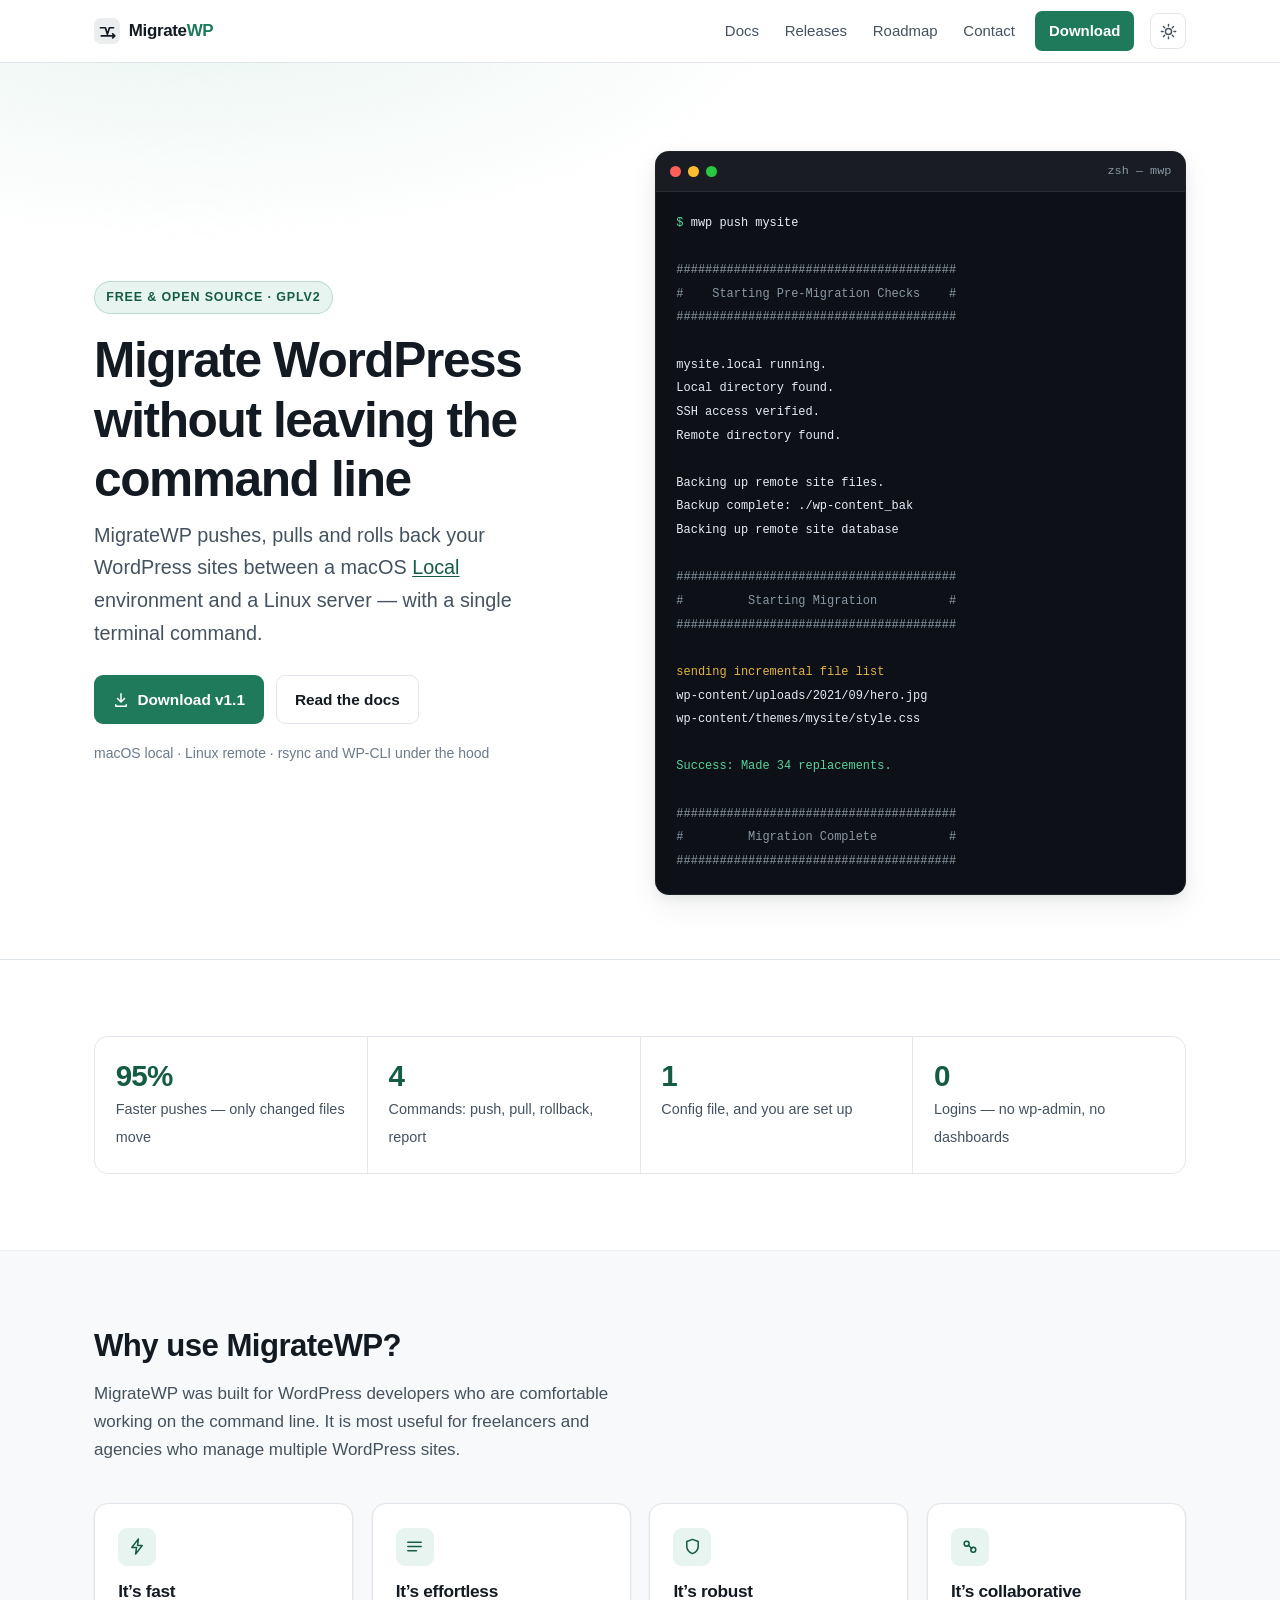
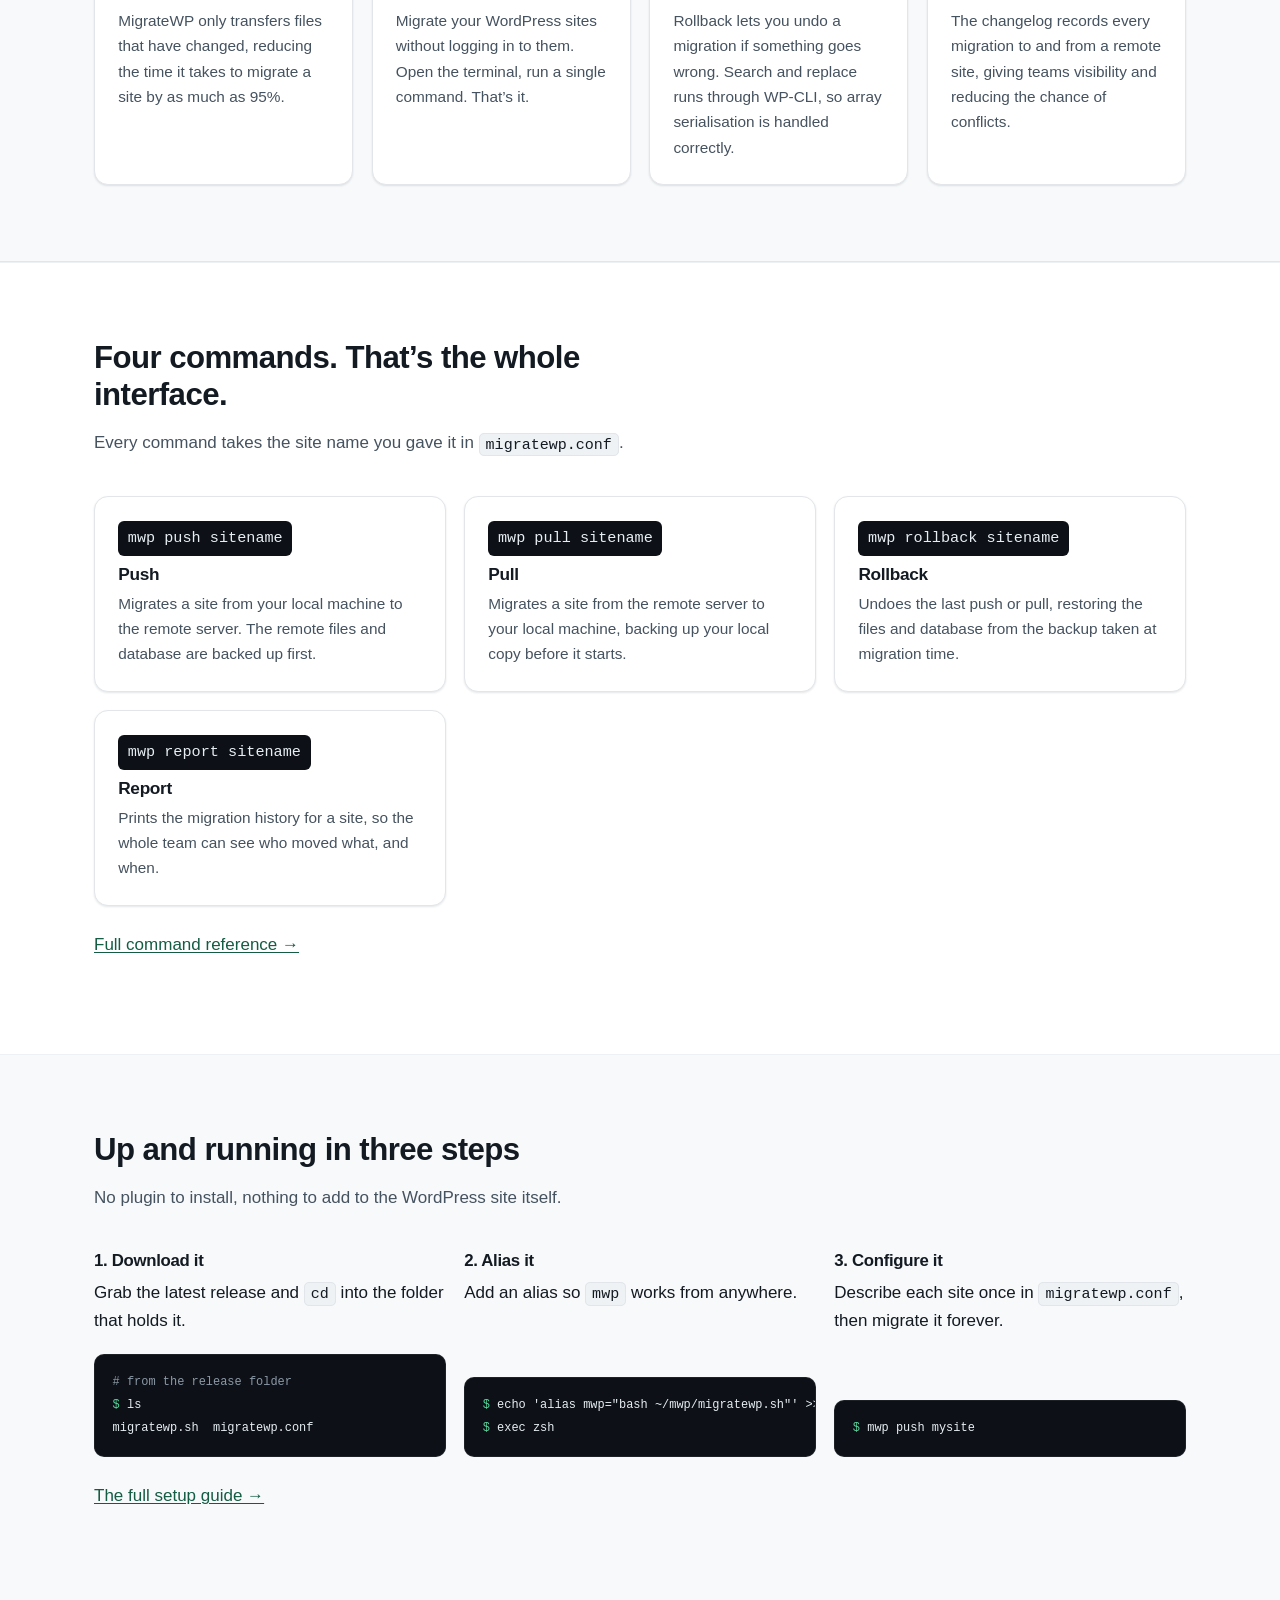
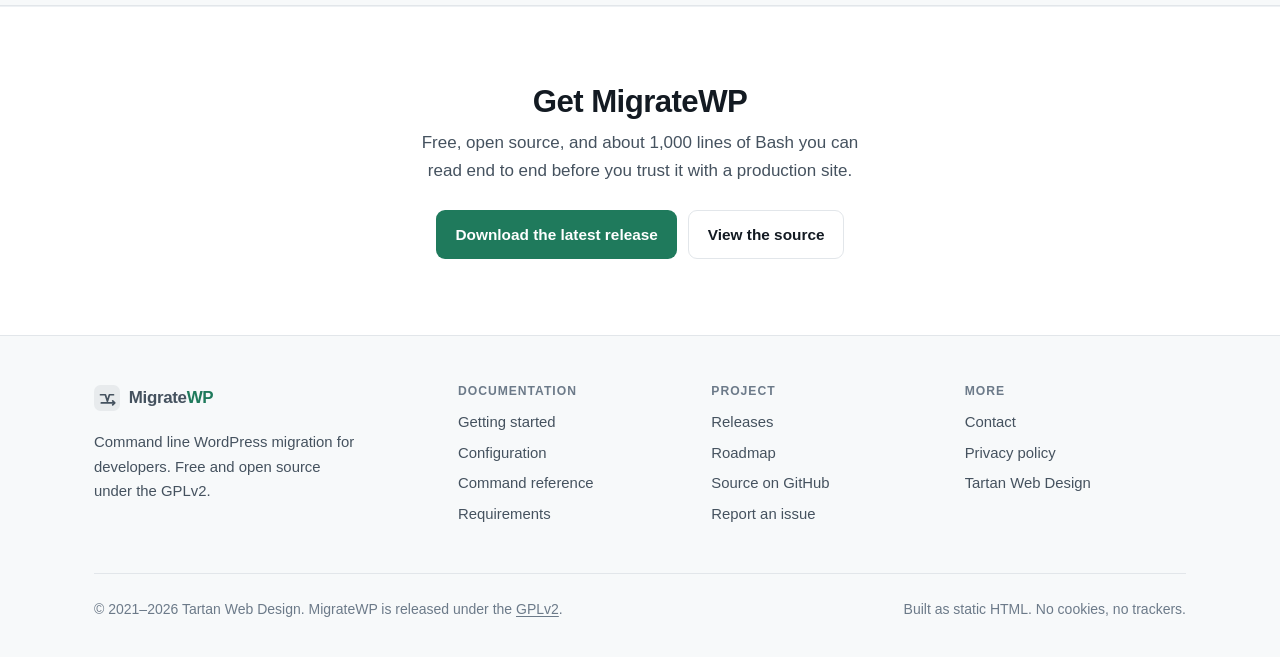
==== index.html @ 5935a2af "Static HTML rebuild of migratewp.org Replaces the WordPress site with plain static HTML that Netlify" ====
<!DOCTYPE html>
<html lang="en-GB">
<head>
<meta charset="utf-8">
<meta name="viewport" content="width=device-width, initial-scale=1">
<title>MigrateWP — WordPress migration from the command line</title>
<meta name="description" content="MigrateWP is a free, open source command line tool that pushes, pulls and rolls back WordPress sites between a macOS Local environment and a Linux server with a single command.">
<link rel="canonical" href="https://migratewp.org/">
<meta property="og:type" content="website">
<meta property="og:site_name" content="MigrateWP">
<meta property="og:title" content="MigrateWP — WordPress migration from the command line">
<meta property="og:description" content="MigrateWP is a free, open source command line tool that pushes, pulls and rolls back WordPress sites between a macOS Local environment and a Linux server with a single command.">
<meta property="og:url" content="https://migratewp.org/">
<meta name="twitter:card" content="summary">
<link rel="icon" href="/assets/img/favicon.svg" type="image/svg+xml">
<link rel="stylesheet" href="/assets/css/style.css">
<script>
/* Apply the saved theme before first paint to avoid a flash. */
(function(){try{var t=localStorage.getItem('mwp-theme');if(t==='dark'||t==='light'){document.documentElement.setAttribute('data-theme',t);}}catch(e){}})();
</script>
</head>
<body>
<a class="skip-link" href="#main">Skip to content</a>

<header class="site-header">
  <div class="wrap">
    <a class="brand" href="/">
      <svg width="26" height="26" viewBox="0 0 32 32" fill="none" aria-hidden="true">
        <rect width="32" height="32" rx="8" fill="currentColor" opacity=".08"/>
        <path d="M8 12h6l2.5 8L19 12h5" stroke="currentColor" stroke-width="2.1" stroke-linecap="round" stroke-linejoin="round"/>
        <path d="M23 19.5l2.5 2.5-2.5 2.5" stroke="currentColor" stroke-width="2.1" stroke-linecap="round" stroke-linejoin="round"/>
        <path d="M25 22H9" stroke="currentColor" stroke-width="2.1" stroke-linecap="round"/>
      </svg>
      <span>Migrate<span class="brand-mwp">WP</span></span>
    </a>

    <button id="nav-toggle" class="icon-btn" type="button" aria-expanded="false" aria-controls="primary-nav" aria-label="Toggle navigation">
      <svg viewBox="0 0 20 20" fill="none" aria-hidden="true"><path d="M3 5h14M3 10h14M3 15h14" stroke="currentColor" stroke-width="1.8" stroke-linecap="round"/></svg>
    </button>

    <nav id="primary-nav" class="nav" aria-label="Primary">
      <a href="/docs/">Docs</a>
      <a href="/releases/">Releases</a>
      <a href="/roadmap/">Roadmap</a>
      <a href="/contact/">Contact</a>
      <a class="nav-cta" href="https://github.com/Tartan-Web-Design/migrateWP/releases" rel="noopener">Download</a>
    </nav>

    <button id="theme-toggle" class="icon-btn" type="button" aria-label="Switch to dark theme">
      <svg class="icon-sun" viewBox="0 0 20 20" fill="none" aria-hidden="true"><circle cx="10" cy="10" r="3.6" stroke="currentColor" stroke-width="1.7"/><path d="M10 1.6v2M10 16.4v2M18.4 10h-2M3.6 10h-2M15.9 4.1l-1.4 1.4M5.5 14.5l-1.4 1.4M15.9 15.9l-1.4-1.4M5.5 5.5L4.1 4.1" stroke="currentColor" stroke-width="1.7" stroke-linecap="round"/></svg>
      <svg class="icon-moon" viewBox="0 0 20 20" fill="none" aria-hidden="true"><path d="M16.5 12.4A7 7 0 017.6 3.5a7 7 0 108.9 8.9z" stroke="currentColor" stroke-width="1.7" stroke-linejoin="round"/></svg>
    </button>
  </div>
</header>

<main id="main">
<section class="hero">
  <div class="wrap hero-grid">
    <div>
      <p class="eyebrow">Free &amp; open source &middot; GPLv2</p>
      <h1>Migrate WordPress without leaving the command line</h1>
      <p class="lede">MigrateWP pushes, pulls and rolls back your WordPress sites between a macOS <a href="https://localwp.com" rel="noopener">Local</a> environment and a Linux server &mdash; with a single terminal command.</p>
      <div class="hero-actions">
        <a class="btn btn-primary" href="https://github.com/Tartan-Web-Design/migrateWP/releases" rel="noopener">
          <svg viewBox="0 0 16 16" fill="currentColor" aria-hidden="true"><path d="M8 1a.75.75 0 01.75.75v6.44l2.22-2.22a.75.75 0 111.06 1.06l-3.5 3.5a.75.75 0 01-1.06 0l-3.5-3.5a.75.75 0 111.06-1.06l2.22 2.22V1.75A.75.75 0 018 1zM2.75 12a.75.75 0 01.75.75v.75h9v-.75a.75.75 0 011.5 0v1.5a.75.75 0 01-.75.75h-10.5a.75.75 0 01-.75-.75v-1.5A.75.75 0 012.75 12z"/></svg>
          Download v1.1
        </a>
        <a class="btn btn-ghost" href="/docs/getting-started/">Read the docs</a>
      </div>
      <p class="hero-note">macOS local &middot; Linux remote &middot; rsync and WP-CLI under the hood</p>
    </div>

    <div class="terminal">
      <div class="terminal-bar"><i></i><i></i><i></i><span>zsh &mdash; mwp</span></div>
      <pre><code><span class="p">$ </span>mwp push mysite

<span class="c">#######################################</span>
<span class="c">#    Starting Pre-Migration Checks    #</span>
<span class="c">#######################################</span>

mysite.local running.
Local directory found.
SSH access verified.
Remote directory found.

Backing up remote site files.
Backup complete: ./wp-content_bak
Backing up remote site database

<span class="c">#######################################</span>
<span class="c">#         Starting Migration          #</span>
<span class="c">#######################################</span>

<span class="k">sending incremental file list</span>
wp-content/uploads/2021/09/hero.jpg
wp-content/themes/mysite/style.css

<span class="ok">Success: Made 34 replacements.</span>

<span class="c">#######################################</span>
<span class="c">#         Migration Complete          #</span>
<span class="c">#######################################</span>
</code></pre>
    </div>
  </div>
</section>

<section class="section">
  <div class="wrap">
    <div class="stats">
      <div class="stat"><b>95%</b><span>Faster pushes &mdash; only changed files move</span></div>
      <div class="stat"><b>4</b><span>Commands: push, pull, rollback, report</span></div>
      <div class="stat"><b>1</b><span>Config file, and you are set up</span></div>
      <div class="stat"><b>0</b><span>Logins &mdash; no wp-admin, no dashboards</span></div>
    </div>
  </div>
</section>

<section class="section section-panel">
  <div class="wrap">
    <div class="section-head">
      <h2>Why use MigrateWP?</h2>
      <p>MigrateWP was built for WordPress developers who are comfortable working on the command line. It is most useful for freelancers and agencies who manage multiple WordPress sites.</p>
    </div>

    <div class="grid grid-4">
      <div class="card">
        <div class="card-icon"><svg viewBox="0 0 20 20" fill="none" aria-hidden="true"><path d="M11 2L4 11h5l-1 7 7-9h-5l1-7z" stroke="currentColor" stroke-width="1.6" stroke-linejoin="round"/></svg></div>
        <h3>It&rsquo;s fast</h3>
        <p>MigrateWP only transfers files that have changed, reducing the time it takes to migrate a site by as much as 95%.</p>
      </div>
      <div class="card">
        <div class="card-icon"><svg viewBox="0 0 20 20" fill="none" aria-hidden="true"><path d="M3 5.5h14M3 10h14M3 14.5h9" stroke="currentColor" stroke-width="1.7" stroke-linecap="round"/></svg></div>
        <h3>It&rsquo;s effortless</h3>
        <p>Migrate your WordPress sites without logging in to them. Open the terminal, run a single command. That&rsquo;s it.</p>
      </div>
      <div class="card">
        <div class="card-icon"><svg viewBox="0 0 20 20" fill="none" aria-hidden="true"><path d="M10 2.5l6 2.2v5c0 3.6-2.4 6.4-6 7.8-3.6-1.4-6-4.2-6-7.8v-5l6-2.2z" stroke="currentColor" stroke-width="1.6" stroke-linejoin="round"/></svg></div>
        <h3>It&rsquo;s robust</h3>
        <p>Rollback lets you undo a migration if something goes wrong. Search and replace runs through WP-CLI, so array serialisation is handled correctly.</p>
      </div>
      <div class="card">
        <div class="card-icon"><svg viewBox="0 0 20 20" fill="none" aria-hidden="true"><circle cx="7" cy="7" r="2.6" stroke="currentColor" stroke-width="1.6"/><circle cx="14" cy="13.5" r="2.6" stroke="currentColor" stroke-width="1.6"/><path d="M8.9 8.7l3.6 3.6" stroke="currentColor" stroke-width="1.6" stroke-linecap="round"/></svg></div>
        <h3>It&rsquo;s collaborative</h3>
        <p>The changelog records every migration to and from a remote site, giving teams visibility and reducing the chance of conflicts.</p>
      </div>
    </div>
  </div>
</section>

<section class="section">
  <div class="wrap">
    <div class="section-head">
      <h2>Four commands. That&rsquo;s the whole interface.</h2>
      <p>Every command takes the site name you gave it in <code>migratewp.conf</code>.</p>
    </div>

    <div class="grid grid-2">
      <div class="card cmd-card">
        <code>mwp push sitename</code>
        <h3>Push</h3>
        <p>Migrates a site from your local machine to the remote server. The remote files and database are backed up first.</p>
      </div>
      <div class="card cmd-card">
        <code>mwp pull sitename</code>
        <h3>Pull</h3>
        <p>Migrates a site from the remote server to your local machine, backing up your local copy before it starts.</p>
      </div>
      <div class="card cmd-card">
        <code>mwp rollback sitename</code>
        <h3>Rollback</h3>
        <p>Undoes the last push or pull, restoring the files and database from the backup taken at migration time.</p>
      </div>
      <div class="card cmd-card">
        <code>mwp report sitename</code>
        <h3>Report</h3>
        <p>Prints the migration history for a site, so the whole team can see who moved what, and when.</p>
      </div>
    </div>

    <p style="margin-top:1.6rem"><a href="/docs/commands/">Full command reference &rarr;</a></p>
  </div>
</section>

<section class="section section-panel">
  <div class="wrap">
    <div class="section-head">
      <h2>Up and running in three steps</h2>
      <p>No plugin to install, nothing to add to the WordPress site itself.</p>
    </div>

    <div class="grid grid-3 steps">
      <div>
        <h3>1. Download it</h3>
        <p>Grab the latest release and <code>cd</code> into the folder that holds it.</p>
        <div class="code"><pre><code><span class="c"># from the release folder</span>
<span class="p">$ </span>ls
migratewp.sh  migratewp.conf</code></pre></div>
      </div>
      <div>
        <h3>2. Alias it</h3>
        <p>Add an alias so <code>mwp</code> works from anywhere.</p>
        <div class="code"><pre><code><span class="p">$ </span>echo 'alias mwp="bash ~/mwp/migratewp.sh"' &gt;&gt; ~/.zshrc
<span class="p">$ </span>exec zsh</code></pre></div>
      </div>
      <div>
        <h3>3. Configure it</h3>
        <p>Describe each site once in <code>migratewp.conf</code>, then migrate it forever.</p>
        <div class="code"><pre><code><span class="p">$ </span>mwp push mysite</code></pre></div>
      </div>
    </div>

    <p style="margin-top:1.6rem"><a href="/docs/getting-started/">The full setup guide &rarr;</a></p>
  </div>
</section>

<section class="section cta-band">
  <div class="wrap">
    <h2>Get MigrateWP</h2>
    <p>Free, open source, and about 1,000 lines of Bash you can read end to end before you trust it with a production site.</p>
    <div class="hero-actions">
      <a class="btn btn-primary" href="https://github.com/Tartan-Web-Design/migrateWP/releases" rel="noopener">Download the latest release</a>
      <a class="btn btn-ghost" href="https://github.com/Tartan-Web-Design/migrateWP" rel="noopener">View the source</a>
    </div>
  </div>
</section>
</main>

<footer class="site-footer">
  <div class="wrap">
    <div class="footer-grid">
      <div>
        <a class="brand" href="/">
          <svg width="26" height="26" viewBox="0 0 32 32" fill="none" aria-hidden="true">
            <rect width="32" height="32" rx="8" fill="currentColor" opacity=".08"/>
            <path d="M8 12h6l2.5 8L19 12h5" stroke="currentColor" stroke-width="2.1" stroke-linecap="round" stroke-linejoin="round"/>
            <path d="M23 19.5l2.5 2.5-2.5 2.5" stroke="currentColor" stroke-width="2.1" stroke-linecap="round" stroke-linejoin="round"/>
            <path d="M25 22H9" stroke="currentColor" stroke-width="2.1" stroke-linecap="round"/>
          </svg>
          <span>Migrate<span class="brand-mwp">WP</span></span>
        </a>
        <p class="footer-blurb">Command line WordPress migration for developers. Free and open source under the GPLv2.</p>
      </div>
      <div>
        <h2>Documentation</h2>
        <ul>
          <li><a href="/docs/getting-started/">Getting started</a></li>
          <li><a href="/docs/configuration/">Configuration</a></li>
          <li><a href="/docs/commands/">Command reference</a></li>
          <li><a href="/docs/requirements/">Requirements</a></li>
        </ul>
      </div>
      <div>
        <h2>Project</h2>
        <ul>
          <li><a href="/releases/">Releases</a></li>
          <li><a href="/roadmap/">Roadmap</a></li>
          <li><a href="https://github.com/Tartan-Web-Design/migrateWP" rel="noopener">Source on GitHub</a></li>
          <li><a href="https://github.com/Tartan-Web-Design/migrateWP/issues" rel="noopener">Report an issue</a></li>
        </ul>
      </div>
      <div>
        <h2>More</h2>
        <ul>
          <li><a href="/contact/">Contact</a></li>
          <li><a href="/privacy-policy/">Privacy policy</a></li>
          <li><a href="https://tartanwebdesign.net" rel="noopener">Tartan Web Design</a></li>
        </ul>
      </div>
    </div>
    <div class="footer-base">
      <p style="margin:0">&copy; 2021&ndash;2026 Tartan Web Design. MigrateWP is released under the <a href="https://github.com/Tartan-Web-Design/migrateWP/blob/master/LICENSE" rel="noopener">GPLv2</a>.</p>
      <p style="margin:0">Built as static HTML. No cookies, no trackers.</p>
    </div>
  </div>
</footer>

<script src="/assets/js/main.js" defer></script>
</body>
</html>
---- assets/css/style.css ----
/* ------------------------------------------------------------------
   MigrateWP — static site styles
   Single stylesheet, no build step.
   ------------------------------------------------------------------ */

/* 1. Tokens ------------------------------------------------------- */

:root {
  color-scheme: light;

  --ink:        #131a22;
  --ink-soft:   #45525f;
  --ink-faint:  #6c7a89;
  --rule:       #e2e6ea;
  --rule-soft:  #eef1f4;
  --page:       #ffffff;
  --panel:      #f7f9fa;
  --panel-2:    #eef2f4;

  --accent:      #1f7a5c;
  --accent-deep: #145c44;
  --accent-wash: #e8f4ef;
  --warm:        #b4632c;

  --term-bg:    #0d1117;
  --term-fg:    #e6edf3;
  --term-dim:   #8b98a5;
  --term-green: #56d39a;
  --term-amber: #e3b341;

  --shadow-sm: 0 1px 2px rgba(19, 26, 34, .06), 0 1px 3px rgba(19, 26, 34, .05);
  --shadow-md: 0 4px 12px rgba(19, 26, 34, .07), 0 12px 32px rgba(19, 26, 34, .06);

  --radius:    10px;
  --radius-lg: 14px;

  --measure: 68ch;
  --wrap:    1140px;

  --sans: -apple-system, BlinkMacSystemFont, "Segoe UI", Inter, Roboto,
          "Helvetica Neue", Arial, sans-serif;
  --mono: ui-monospace, SFMono-Regular, "SF Mono", Menlo, Consolas,
          "Liberation Mono", monospace;
}

@media (prefers-color-scheme: dark) {
  :root:not([data-theme="light"]) {
    color-scheme: dark;
    --ink:       #e8edf2;
    --ink-soft:  #b0bcc8;
    --ink-faint: #8593a1;
    --rule:      #262e38;
    --rule-soft: #1c232b;
    --page:      #0f141a;
    --panel:     #161d25;
    --panel-2:   #1d262f;
    --accent:      #4ecb9a;
    --accent-deep: #7fdcb6;
    --accent-wash: #14302a;
    --warm:        #e0925c;
    --term-bg:   #080c11;
    --shadow-sm: 0 1px 2px rgba(0, 0, 0, .4);
    --shadow-md: 0 4px 12px rgba(0, 0, 0, .35), 0 12px 32px rgba(0, 0, 0, .3);
  }
}

:root[data-theme="dark"] {
  color-scheme: dark;
  --ink:       #e8edf2;
  --ink-soft:  #b0bcc8;
  --ink-faint: #8593a1;
  --rule:      #262e38;
  --rule-soft: #1c232b;
  --page:      #0f141a;
  --panel:     #161d25;
  --panel-2:   #1d262f;
  --accent:      #4ecb9a;
  --accent-deep: #7fdcb6;
  --accent-wash: #14302a;
  --warm:        #e0925c;
  --term-bg:   #080c11;
  --shadow-sm: 0 1px 2px rgba(0, 0, 0, .4);
  --shadow-md: 0 4px 12px rgba(0, 0, 0, .35), 0 12px 32px rgba(0, 0, 0, .3);
}

/* 2. Base --------------------------------------------------------- */

*, *::before, *::after { box-sizing: border-box; }

html { -webkit-text-size-adjust: 100%; scroll-behavior: smooth; }
@media (prefers-reduced-motion: reduce) {
  html { scroll-behavior: auto; }
  *, *::before, *::after { animation-duration: .01ms !important; transition-duration: .01ms !important; }
}

body {
  margin: 0;
  background: var(--page);
  color: var(--ink);
  font-family: var(--sans);
  font-size: 17px;
  line-height: 1.65;
  -webkit-font-smoothing: antialiased;
  text-rendering: optimizeLegibility;
}

img, svg, video { max-width: 100%; height: auto; }

a { color: var(--accent-deep); text-underline-offset: 2px; }
a:hover { color: var(--accent); }

:focus-visible {
  outline: 2px solid var(--accent);
  outline-offset: 2px;
  border-radius: 3px;
}

h1, h2, h3, h4 {
  line-height: 1.2;
  letter-spacing: -.018em;
  font-weight: 650;
  margin: 0 0 .5em;
  color: var(--ink);
}
h1 { font-size: clamp(2rem, 1.4rem + 2.6vw, 3.1rem); letter-spacing: -.028em; }
h2 { font-size: clamp(1.45rem, 1.2rem + 1.1vw, 1.95rem); }
h3 { font-size: 1.2rem; }
h4 { font-size: 1.02rem; }

p, ul, ol { margin: 0 0 1.1em; }
ul, ol { padding-left: 1.35em; }
li { margin-bottom: .4em; }

hr { border: 0; border-top: 1px solid var(--rule); margin: 2.5rem 0; }

code, kbd, samp {
  font-family: var(--mono);
  font-size: .885em;
}

:not(pre) > code {
  background: var(--panel-2);
  border: 1px solid var(--rule);
  border-radius: 5px;
  padding: .12em .4em;
  color: var(--ink);
  word-break: break-word;
}

kbd {
  background: var(--panel);
  border: 1px solid var(--rule);
  border-bottom-width: 2px;
  border-radius: 5px;
  padding: .1em .45em;
}

.wrap { width: 100%; max-width: var(--wrap); margin-inline: auto; padding-inline: 24px; }
.measure { max-width: var(--measure); }

.skip-link {
  position: absolute;
  left: -9999px;
  top: 0;
  background: var(--accent);
  color: #fff;
  padding: .6rem 1rem;
  z-index: 100;
  border-radius: 0 0 var(--radius) 0;
}
.skip-link:focus { left: 0; }

.visually-hidden {
  position: absolute; width: 1px; height: 1px;
  padding: 0; margin: -1px; overflow: hidden;
  clip: rect(0 0 0 0); white-space: nowrap; border: 0;
}

/* 3. Header ------------------------------------------------------- */

.site-header {
  position: sticky;
  top: 0;
  z-index: 40;
  background: color-mix(in srgb, var(--page) 88%, transparent);
  backdrop-filter: saturate(150%) blur(10px);
  border-bottom: 1px solid var(--rule);
}

.site-header .wrap {
  display: flex;
  align-items: center;
  gap: 1rem;
  min-height: 62px;
}

.brand {
  display: inline-flex;
  align-items: center;
  gap: .55rem;
  font-weight: 700;
  font-size: 1.06rem;
  letter-spacing: -.02em;
  color: var(--ink);
  text-decoration: none;
  margin-right: auto;
}
.brand:hover { color: var(--ink); }
.brand svg { flex: none; }
.brand .brand-mwp { color: var(--accent); }

.nav {
  display: flex;
  align-items: center;
  gap: .25rem;
}

.nav a {
  display: inline-block;
  padding: .42rem .68rem;
  border-radius: 7px;
  font-size: .935rem;
  font-weight: 520;
  color: var(--ink-soft);
  text-decoration: none;
}
.nav a:hover { background: var(--panel); color: var(--ink); }
.nav a[aria-current="page"] { color: var(--accent-deep); background: var(--accent-wash); }

.nav .nav-cta {
  margin-left: .35rem;
  background: var(--accent);
  color: #fff;
  font-weight: 600;
  padding: .45rem .85rem;
}
.nav .nav-cta:hover { background: var(--accent-deep); color: #fff; }

.icon-btn {
  display: inline-grid;
  place-items: center;
  width: 36px; height: 36px;
  border: 1px solid var(--rule);
  border-radius: 8px;
  background: var(--page);
  color: var(--ink-soft);
  cursor: pointer;
  padding: 0;
}
.icon-btn:hover { background: var(--panel); color: var(--ink); }
.icon-btn svg { width: 17px; height: 17px; }

#theme-toggle .icon-moon { display: none; }
:root[data-theme="dark"] #theme-toggle .icon-moon,
:root[data-theme="dark"] #theme-toggle .icon-sun { display: initial; }
:root[data-theme="dark"] #theme-toggle .icon-sun { display: none; }
@media (prefers-color-scheme: dark) {
  :root:not([data-theme="light"]) #theme-toggle .icon-sun { display: none; }
  :root:not([data-theme="light"]) #theme-toggle .icon-moon { display: initial; }
}

#nav-toggle { display: none; }

@media (max-width: 860px) {
  #nav-toggle { display: inline-grid; }
  .nav {
    position: absolute;
    inset: 62px 0 auto;
    flex-direction: column;
    align-items: stretch;
    gap: 2px;
    background: var(--page);
    border-bottom: 1px solid var(--rule);
    padding: .6rem 24px 1rem;
    box-shadow: var(--shadow-md);
  }
  .nav[hidden] { display: none; }
  .nav a { padding: .6rem .7rem; font-size: 1rem; }
  .nav .nav-cta { margin-left: 0; text-align: center; margin-top: .4rem; }
}

/* 4. Hero --------------------------------------------------------- */

.hero {
  padding: clamp(3rem, 7vw, 5.5rem) 0 clamp(2.5rem, 5vw, 4rem);
  border-bottom: 1px solid var(--rule);
  background:
    radial-gradient(60rem 26rem at 15% -10%, var(--accent-wash), transparent 65%),
    var(--page);
}

.hero-grid {
  display: grid;
  grid-template-columns: minmax(0, 1fr) minmax(0, 1.05fr);
  gap: clamp(2rem, 5vw, 3.5rem);
  align-items: center;
}

@media (max-width: 940px) {
  .hero-grid { grid-template-columns: minmax(0, 1fr); }
}

.eyebrow {
  display: inline-flex;
  align-items: center;
  gap: .5rem;
  font-size: .78rem;
  font-weight: 650;
  letter-spacing: .07em;
  text-transform: uppercase;
  color: var(--accent-deep);
  background: var(--accent-wash);
  border: 1px solid color-mix(in srgb, var(--accent) 22%, transparent);
  padding: .3rem .7rem;
  border-radius: 100px;
  margin-bottom: 1.1rem;
}

.hero h1 { margin-bottom: .55rem; }
.hero .lede {
  font-size: clamp(1.06rem, 1rem + .4vw, 1.24rem);
  color: var(--ink-soft);
  max-width: 40ch;
  margin-bottom: 1.6rem;
}

.hero-actions {
  display: flex;
  flex-wrap: wrap;
  gap: .7rem;
  align-items: center;
}

.hero-note {
  margin: 1.1rem 0 0;
  font-size: .875rem;
  color: var(--ink-faint);
}

/* 5. Buttons ------------------------------------------------------ */

.btn {
  display: inline-flex;
  align-items: center;
  gap: .5rem;
  font: inherit;
  font-size: .96rem;
  font-weight: 600;
  padding: .68rem 1.15rem;
  border-radius: 9px;
  border: 1px solid transparent;
  text-decoration: none;
  cursor: pointer;
  transition: background-color .15s ease, border-color .15s ease, transform .1s ease;
}
.btn:active { transform: translateY(1px); }
.btn svg { width: 16px; height: 16px; flex: none; }

.btn-primary { background: var(--accent); color: #fff; }
.btn-primary:hover { background: var(--accent-deep); color: #fff; }

.btn-ghost {
  background: var(--page);
  border-color: var(--rule);
  color: var(--ink);
}
.btn-ghost:hover { background: var(--panel); color: var(--ink); border-color: var(--ink-faint); }

/* 6. Terminal ----------------------------------------------------- */

.terminal {
  background: var(--term-bg);
  border-radius: var(--radius-lg);
  box-shadow: var(--shadow-md);
  overflow: hidden;
  border: 1px solid rgba(255, 255, 255, .07);
}

.terminal-bar {
  display: flex;
  align-items: center;
  gap: .45rem;
  padding: .62rem .85rem;
  background: rgba(255, 255, 255, .05);
  border-bottom: 1px solid rgba(255, 255, 255, .07);
}
.terminal-bar i {
  width: 11px; height: 11px;
  border-radius: 50%;
  background: #3d4650;
  display: block;
}
.terminal-bar i:nth-child(1) { background: #ff5f57; }
.terminal-bar i:nth-child(2) { background: #febc2e; }
.terminal-bar i:nth-child(3) { background: #28c840; }
.terminal-bar span {
  margin-left: auto;
  font-family: var(--mono);
  font-size: .74rem;
  color: var(--term-dim);
}

.terminal pre {
  margin: 0;
  padding: 1.15rem 1.25rem 1.35rem;
  overflow-x: auto;
  font-family: var(--mono);
  font-size: .845rem;
  line-height: 1.75;
  color: var(--term-fg);
  tab-size: 2;
}

.terminal .p { color: var(--term-green); user-select: none; }
.terminal .c { color: var(--term-dim); }
.terminal .k { color: var(--term-amber); }
.terminal .ok { color: var(--term-green); }

/* 7. Code blocks (docs) ------------------------------------------- */

.code {
  position: relative;
  margin: 0 0 1.4rem;
  background: var(--term-bg);
  border-radius: var(--radius);
  border: 1px solid rgba(255, 255, 255, .07);
  overflow: hidden;
}

.code pre {
  margin: 0;
  padding: 1rem 1.1rem;
  overflow-x: auto;
  font-family: var(--mono);
  font-size: .845rem;
  line-height: 1.7;
  color: var(--term-fg);
}
.code .p { color: var(--term-green); user-select: none; }
.code .c { color: var(--term-dim); }

.copy-btn {
  position: absolute;
  top: 8px; right: 8px;
  font: inherit;
  font-size: .74rem;
  font-weight: 600;
  font-family: var(--mono);
  color: var(--term-dim);
  background: rgba(255, 255, 255, .07);
  border: 1px solid rgba(255, 255, 255, .1);
  border-radius: 6px;
  padding: .22rem .5rem;
  cursor: pointer;
  opacity: 0;
  transition: opacity .15s ease;
}
.code:hover .copy-btn, .copy-btn:focus-visible { opacity: 1; }
.copy-btn:hover { color: var(--term-fg); background: rgba(255, 255, 255, .12); }
.copy-btn[data-copied="true"] { color: var(--term-green); }

@media (hover: none) {
  .copy-btn { opacity: 1; }
}

/* 8. Sections & cards --------------------------------------------- */

.section { padding: clamp(3rem, 6vw, 4.75rem) 0; }
.section + .section { border-top: 1px solid var(--rule-soft); }
.section-panel { background: var(--panel); border-top: 1px solid var(--rule); border-bottom: 1px solid var(--rule); }

.section-head { max-width: 58ch; margin-bottom: 2.4rem; }
.section-head p { color: var(--ink-soft); margin-bottom: 0; }

.grid { display: grid; gap: 1.15rem; }
.grid-2 { grid-template-columns: repeat(auto-fit, minmax(280px, 1fr)); }
.grid-3 { grid-template-columns: repeat(auto-fit, minmax(255px, 1fr)); }
.grid-4 { grid-template-columns: repeat(auto-fit, minmax(215px, 1fr)); }

.card {
  background: var(--page);
  border: 1px solid var(--rule);
  border-radius: var(--radius-lg);
  padding: 1.5rem 1.45rem;
  box-shadow: var(--shadow-sm);
}
.card h3 { margin-bottom: .4rem; font-size: 1.08rem; }
.card p:last-child { margin-bottom: 0; }
.card p { color: var(--ink-soft); font-size: .96rem; }

a.card { display: block; text-decoration: none; color: inherit; transition: border-color .15s ease, transform .15s ease, box-shadow .15s ease; }
a.card:hover { border-color: var(--accent); transform: translateY(-2px); box-shadow: var(--shadow-md); color: inherit; }
a.card h3 { color: var(--accent-deep); }

.card-icon {
  display: grid;
  place-items: center;
  width: 38px; height: 38px;
  border-radius: 9px;
  background: var(--accent-wash);
  color: var(--accent-deep);
  margin-bottom: .95rem;
}
.card-icon svg { width: 19px; height: 19px; }

.cmd-card code {
  display: inline-block;
  font-size: .95rem;
  margin-bottom: .5rem;
  background: var(--term-bg);
  color: var(--term-fg);
  border: 0;
  padding: .3rem .6rem;
  border-radius: 6px;
}

/* Stat strip */
.stats {
  display: grid;
  grid-template-columns: repeat(auto-fit, minmax(160px, 1fr));
  gap: 1px;
  background: var(--rule);
  border: 1px solid var(--rule);
  border-radius: var(--radius-lg);
  overflow: hidden;
}
.stat { background: var(--page); padding: 1.4rem 1.3rem; }
.stat b {
  display: block;
  font-size: 1.85rem;
  line-height: 1.1;
  letter-spacing: -.03em;
  color: var(--accent-deep);
  font-weight: 700;
  margin-bottom: .15rem;
}
.stat span { font-size: .9rem; color: var(--ink-soft); }

/* Callouts */
.note {
  border: 1px solid var(--rule);
  border-left: 3px solid var(--accent);
  background: var(--panel);
  border-radius: 0 var(--radius) var(--radius) 0;
  padding: 1rem 1.15rem;
  margin: 0 0 1.4rem;
  font-size: .95rem;
}
.note :last-child { margin-bottom: 0; }
.note strong:first-child { color: var(--accent-deep); }
.note.warn { border-left-color: var(--warm); }
.note.warn strong:first-child { color: var(--warm); }

/* 9. Docs layout --------------------------------------------------- */

.page-head {
  padding: clamp(2.4rem, 5vw, 3.4rem) 0 clamp(1.6rem, 3vw, 2.2rem);
  border-bottom: 1px solid var(--rule);
  background: var(--panel);
}
.page-head h1 { margin-bottom: .35rem; }
.page-head p { color: var(--ink-soft); margin-bottom: 0; max-width: 62ch; }

.breadcrumb {
  font-size: .84rem;
  color: var(--ink-faint);
  margin-bottom: .8rem;
}
.breadcrumb a { color: var(--ink-faint); text-decoration: none; }
.breadcrumb a:hover { color: var(--accent-deep); text-decoration: underline; }
.breadcrumb span { padding: 0 .35rem; opacity: .55; }

.docs-layout {
  display: grid;
  grid-template-columns: 224px minmax(0, 1fr);
  gap: clamp(2rem, 5vw, 3.5rem);
  padding: clamp(2rem, 4vw, 3rem) 0 4.5rem;
  align-items: start;
}

@media (max-width: 880px) {
  .docs-layout { grid-template-columns: minmax(0, 1fr); gap: 1.75rem; }
}

.docs-nav {
  position: sticky;
  top: 82px;
  font-size: .93rem;
}
@media (max-width: 880px) {
  .docs-nav {
    position: static;
    background: var(--panel);
    border: 1px solid var(--rule);
    border-radius: var(--radius);
    padding: 1rem 1.1rem;
  }
}
.docs-nav h2 {
  font-size: .74rem;
  text-transform: uppercase;
  letter-spacing: .08em;
  color: var(--ink-faint);
  margin-bottom: .6rem;
}
.docs-nav ul { list-style: none; padding: 0; margin: 0 0 1.5rem; }
.docs-nav li { margin: 0; }
.docs-nav a {
  display: block;
  padding: .35rem .6rem;
  margin-left: -.6rem;
  border-radius: 6px;
  color: var(--ink-soft);
  text-decoration: none;
}
.docs-nav a:hover { background: var(--panel-2); color: var(--ink); }
.docs-nav a[aria-current="page"] {
  color: var(--accent-deep);
  background: var(--accent-wash);
  font-weight: 600;
}

.prose { max-width: var(--measure); }
.prose > h2 {
  margin-top: 2.6rem;
  padding-top: 1.5rem;
  border-top: 1px solid var(--rule-soft);
}
.prose > h2:first-child { margin-top: 0; padding-top: 0; border-top: 0; }
.prose > h3 { margin-top: 2rem; }
.prose ol li, .prose ul li { padding-left: .15em; }

.prose table {
  width: 100%;
  border-collapse: collapse;
  font-size: .93rem;
  margin: 0 0 1.5rem;
}
.table-scroll { overflow-x: auto; margin-bottom: 1.5rem; }
.table-scroll table { margin-bottom: 0; }
.prose th, .prose td {
  text-align: left;
  padding: .6rem .7rem;
  border-bottom: 1px solid var(--rule);
  vertical-align: top;
}
.prose th {
  font-size: .78rem;
  text-transform: uppercase;
  letter-spacing: .05em;
  color: var(--ink-faint);
  border-bottom-color: var(--ink-faint);
}
.prose td code { white-space: nowrap; }

.next-prev {
  display: flex;
  flex-wrap: wrap;
  gap: 1rem;
  justify-content: space-between;
  margin-top: 3rem;
  padding-top: 1.5rem;
  border-top: 1px solid var(--rule);
  font-size: .95rem;
}

/* 10. Releases ----------------------------------------------------- */

.release {
  border: 1px solid var(--rule);
  border-radius: var(--radius-lg);
  padding: 1.6rem 1.6rem 1.35rem;
  margin-bottom: 1.25rem;
  background: var(--page);
  box-shadow: var(--shadow-sm);
}
.release-head {
  display: flex;
  flex-wrap: wrap;
  align-items: baseline;
  gap: .75rem;
  margin-bottom: .9rem;
}
.release-head h2 { margin: 0; font-size: 1.3rem; }
.tag {
  font-family: var(--mono);
  font-size: .76rem;
  font-weight: 600;
  padding: .2rem .55rem;
  border-radius: 100px;
  background: var(--accent-wash);
  color: var(--accent-deep);
  border: 1px solid color-mix(in srgb, var(--accent) 25%, transparent);
}
.tag-muted { background: var(--panel-2); color: var(--ink-faint); border-color: var(--rule); }
.release time { font-size: .87rem; color: var(--ink-faint); margin-left: auto; }
.release ul { margin-bottom: 1rem; }

/* 11. Forms -------------------------------------------------------- */

.form { max-width: 34rem; }
.field { margin-bottom: 1.1rem; }
.field label {
  display: block;
  font-size: .9rem;
  font-weight: 600;
  margin-bottom: .35rem;
}
.field input, .field textarea, .field select {
  width: 100%;
  font: inherit;
  font-size: .97rem;
  color: var(--ink);
  background: var(--page);
  border: 1px solid var(--rule);
  border-radius: 8px;
  padding: .6rem .75rem;
}
.field input:focus, .field textarea:focus, .field select:focus {
  outline: 2px solid var(--accent);
  outline-offset: 0;
  border-color: var(--accent);
}
.field textarea { min-height: 8.5rem; resize: vertical; }
.field-hint { font-size: .84rem; color: var(--ink-faint); margin: .3rem 0 0; }

/* 12. Footer ------------------------------------------------------- */

.site-footer {
  border-top: 1px solid var(--rule);
  background: var(--panel);
  padding: 3rem 0 2.25rem;
  font-size: .93rem;
}
.footer-grid {
  display: grid;
  grid-template-columns: 1.5fr repeat(3, 1fr);
  gap: 2rem;
  margin-bottom: 2.5rem;
}
@media (max-width: 760px) {
  .footer-grid { grid-template-columns: 1fr 1fr; gap: 1.75rem; }
}
.footer-grid h2 {
  font-size: .76rem;
  text-transform: uppercase;
  letter-spacing: .08em;
  color: var(--ink-faint);
  margin-bottom: .7rem;
}
.footer-grid ul { list-style: none; padding: 0; margin: 0; }
.footer-grid li { margin-bottom: .38rem; }
.footer-grid a { color: var(--ink-soft); text-decoration: none; }
.footer-grid a:hover { color: var(--accent-deep); text-decoration: underline; }
.footer-blurb { color: var(--ink-soft); max-width: 32ch; margin: .7rem 0 0; }

.footer-base {
  display: flex;
  flex-wrap: wrap;
  gap: .6rem 1.25rem;
  align-items: center;
  justify-content: space-between;
  padding-top: 1.5rem;
  border-top: 1px solid var(--rule);
  color: var(--ink-faint);
  font-size: .875rem;
}
.footer-base a { color: var(--ink-faint); }

/* 13. Misc --------------------------------------------------------- */

.centred { text-align: center; }
.cta-band { text-align: center; }
.cta-band .hero-actions { justify-content: center; }
.cta-band h2 { margin-bottom: .5rem; }
.cta-band p { color: var(--ink-soft); max-width: 48ch; margin-inline: auto; margin-bottom: 1.6rem; }

.error-page { padding: clamp(4rem, 12vw, 8rem) 0; text-align: center; }
.error-page .code-num {
  font-family: var(--mono);
  font-size: clamp(3.5rem, 12vw, 6rem);
  font-weight: 700;
  color: var(--accent);
  line-height: 1;
  letter-spacing: -.04em;
  margin-bottom: .4rem;
}

/* 14. Late refinements --------------------------------------------- */

/* Short label columns should not wrap mid-token. */
.prose td:first-child { white-space: nowrap; }
@media (max-width: 560px) {
  .prose td:first-child { white-space: normal; }
}

/* Numbered step columns: keep the code samples on a common baseline. */
.steps > div { display: flex; flex-direction: column; }
.steps .code { margin-top: auto; margin-bottom: 0; }
.steps h3 { font-size: 1.05rem; }
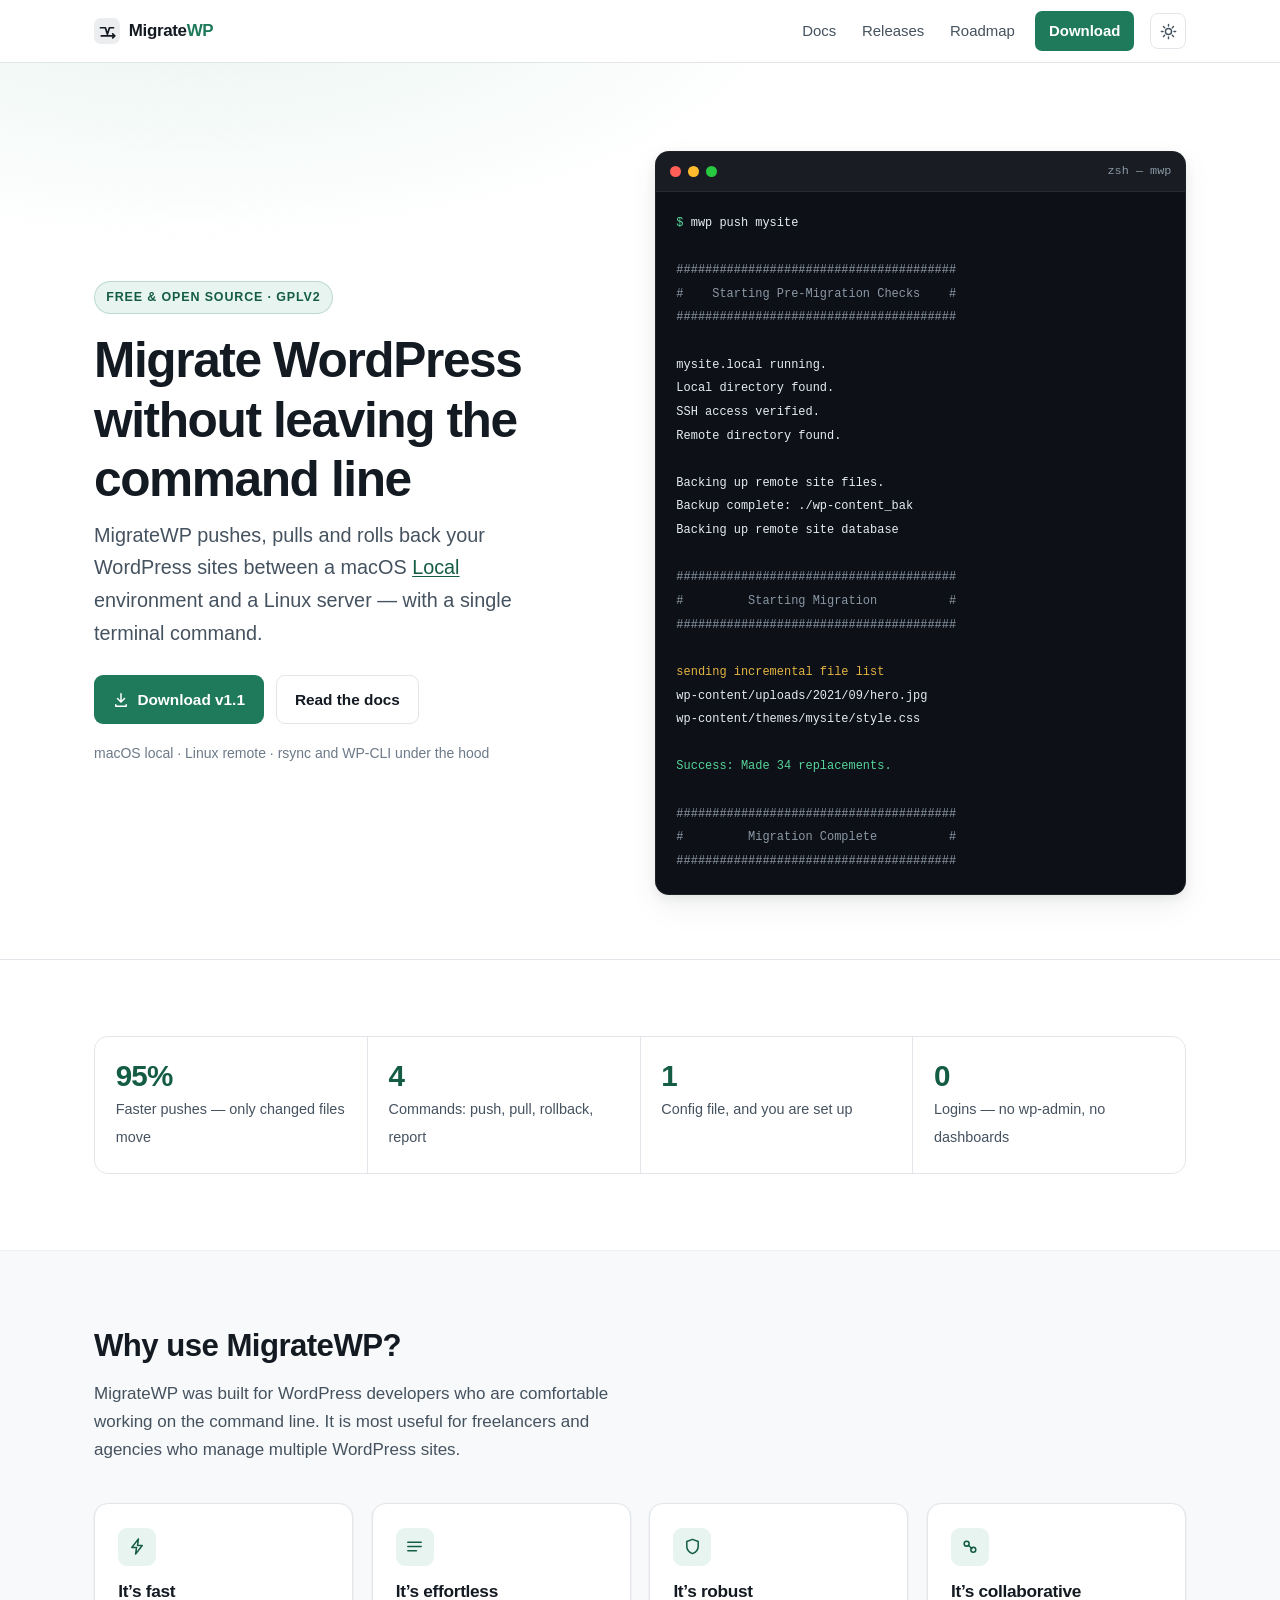
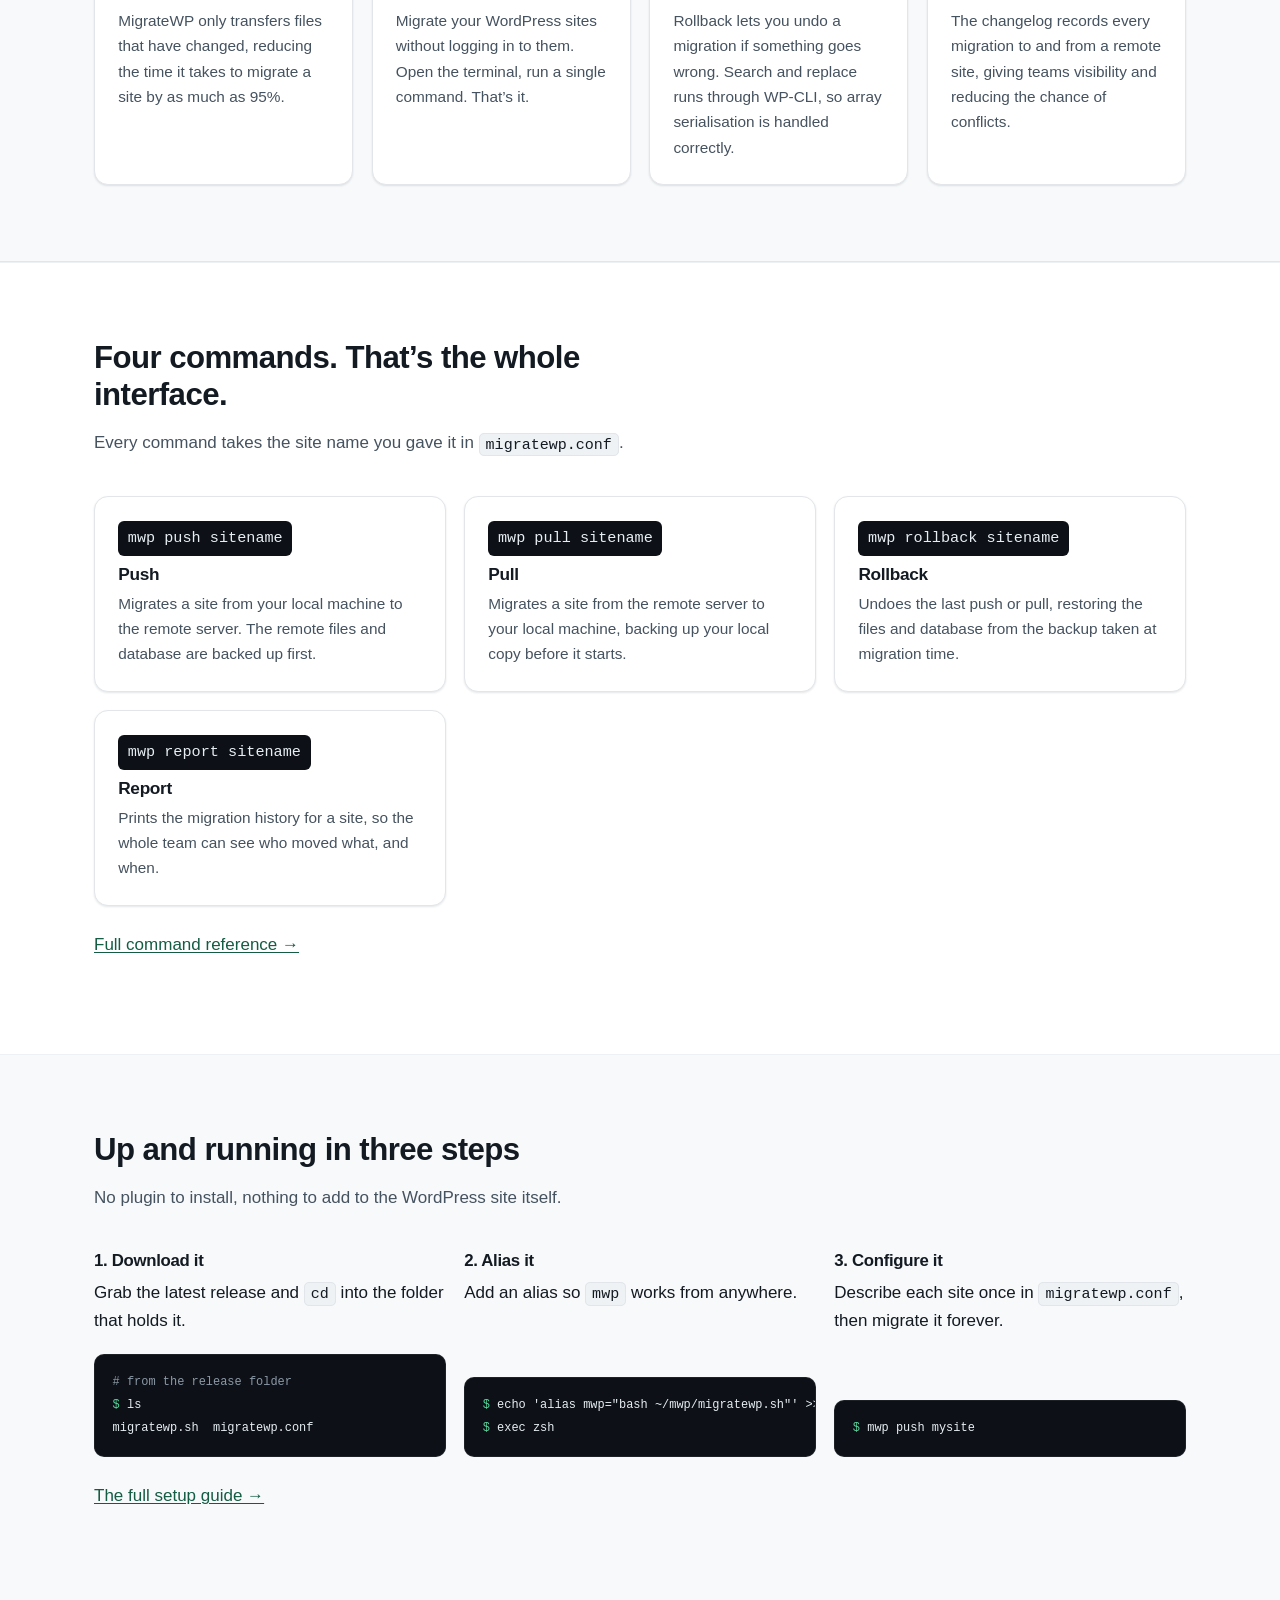
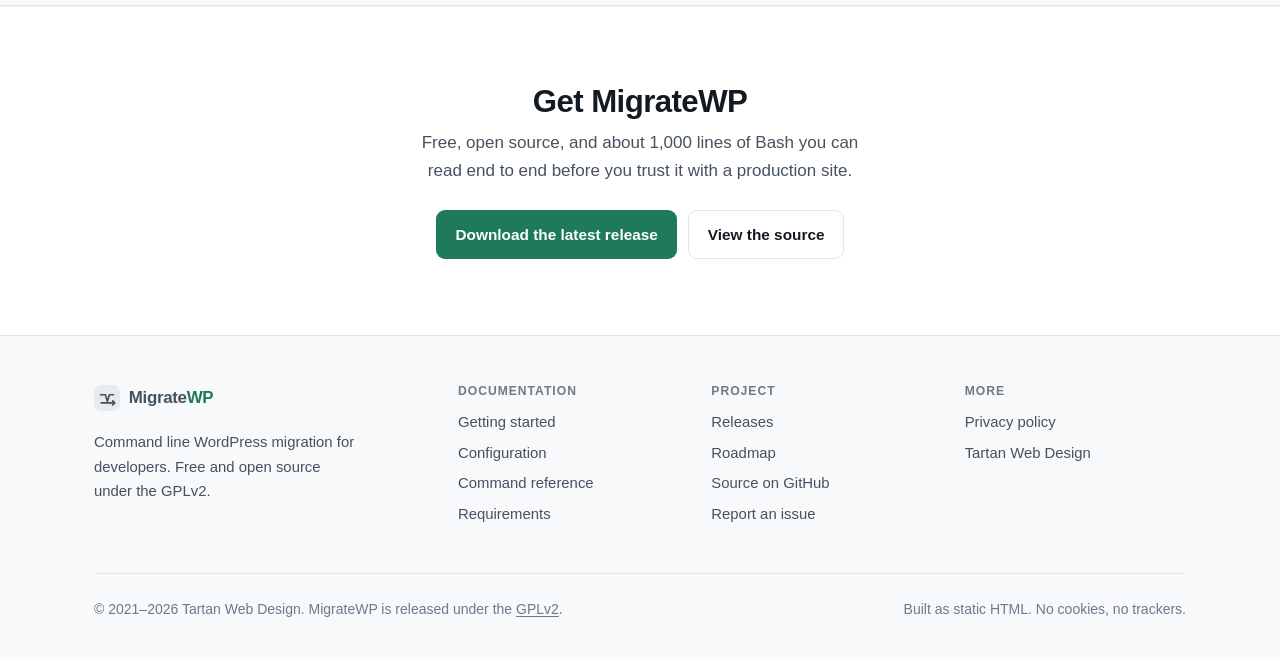
==== commit 734d0daa: "Remove the contact page Drops /contact/ and its thank-you page, along with the Netlify Forms setup b" ====
--- a/index.html
+++ b/index.html
@@ -42,7 +42,6 @@
       <a href="/docs/">Docs</a>
       <a href="/releases/">Releases</a>
       <a href="/roadmap/">Roadmap</a>
-      <a href="/contact/">Contact</a>
       <a class="nav-cta" href="https://github.com/Tartan-Web-Design/migrateWP/releases" rel="noopener">Download</a>
     </nav>
 
@@ -262,7 +261,6 @@
       <div>
         <h2>More</h2>
         <ul>
-          <li><a href="/contact/">Contact</a></li>
           <li><a href="/privacy-policy/">Privacy policy</a></li>
           <li><a href="https://tartanwebdesign.net" rel="noopener">Tartan Web Design</a></li>
         </ul>
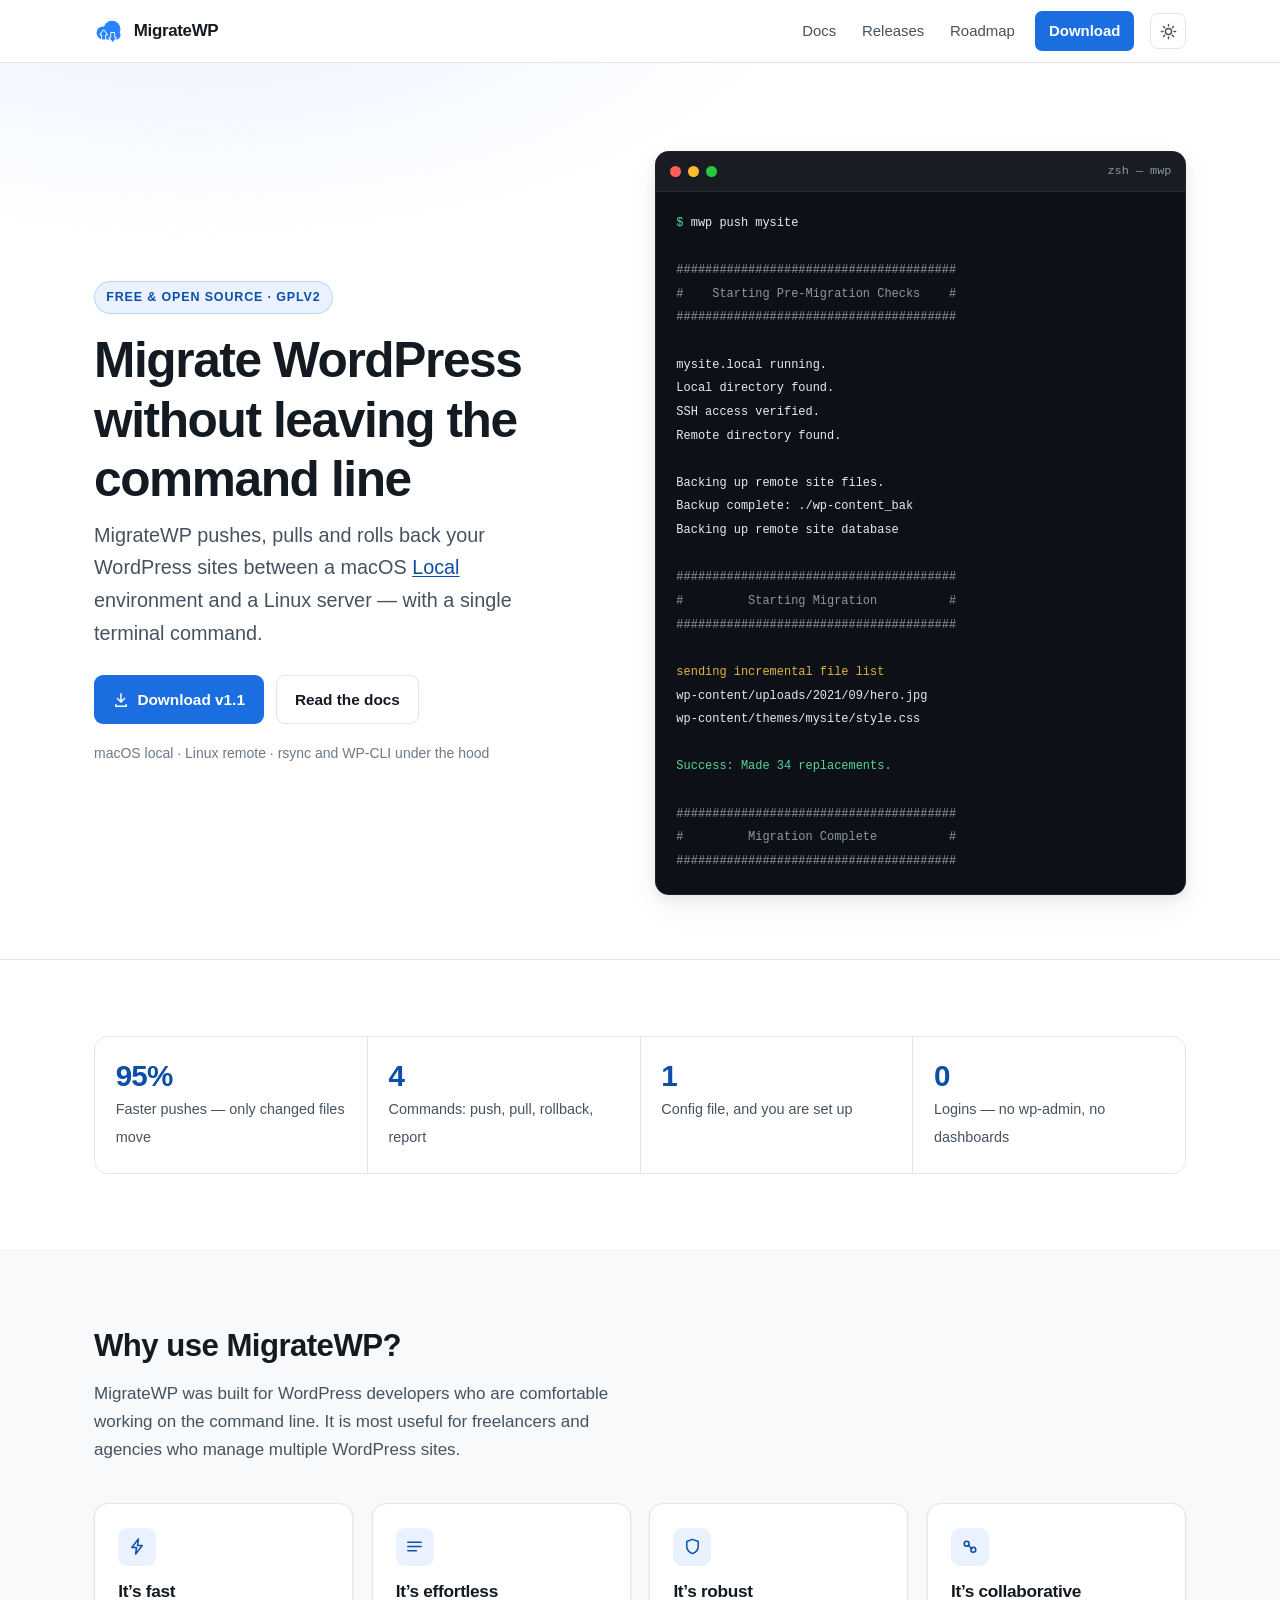
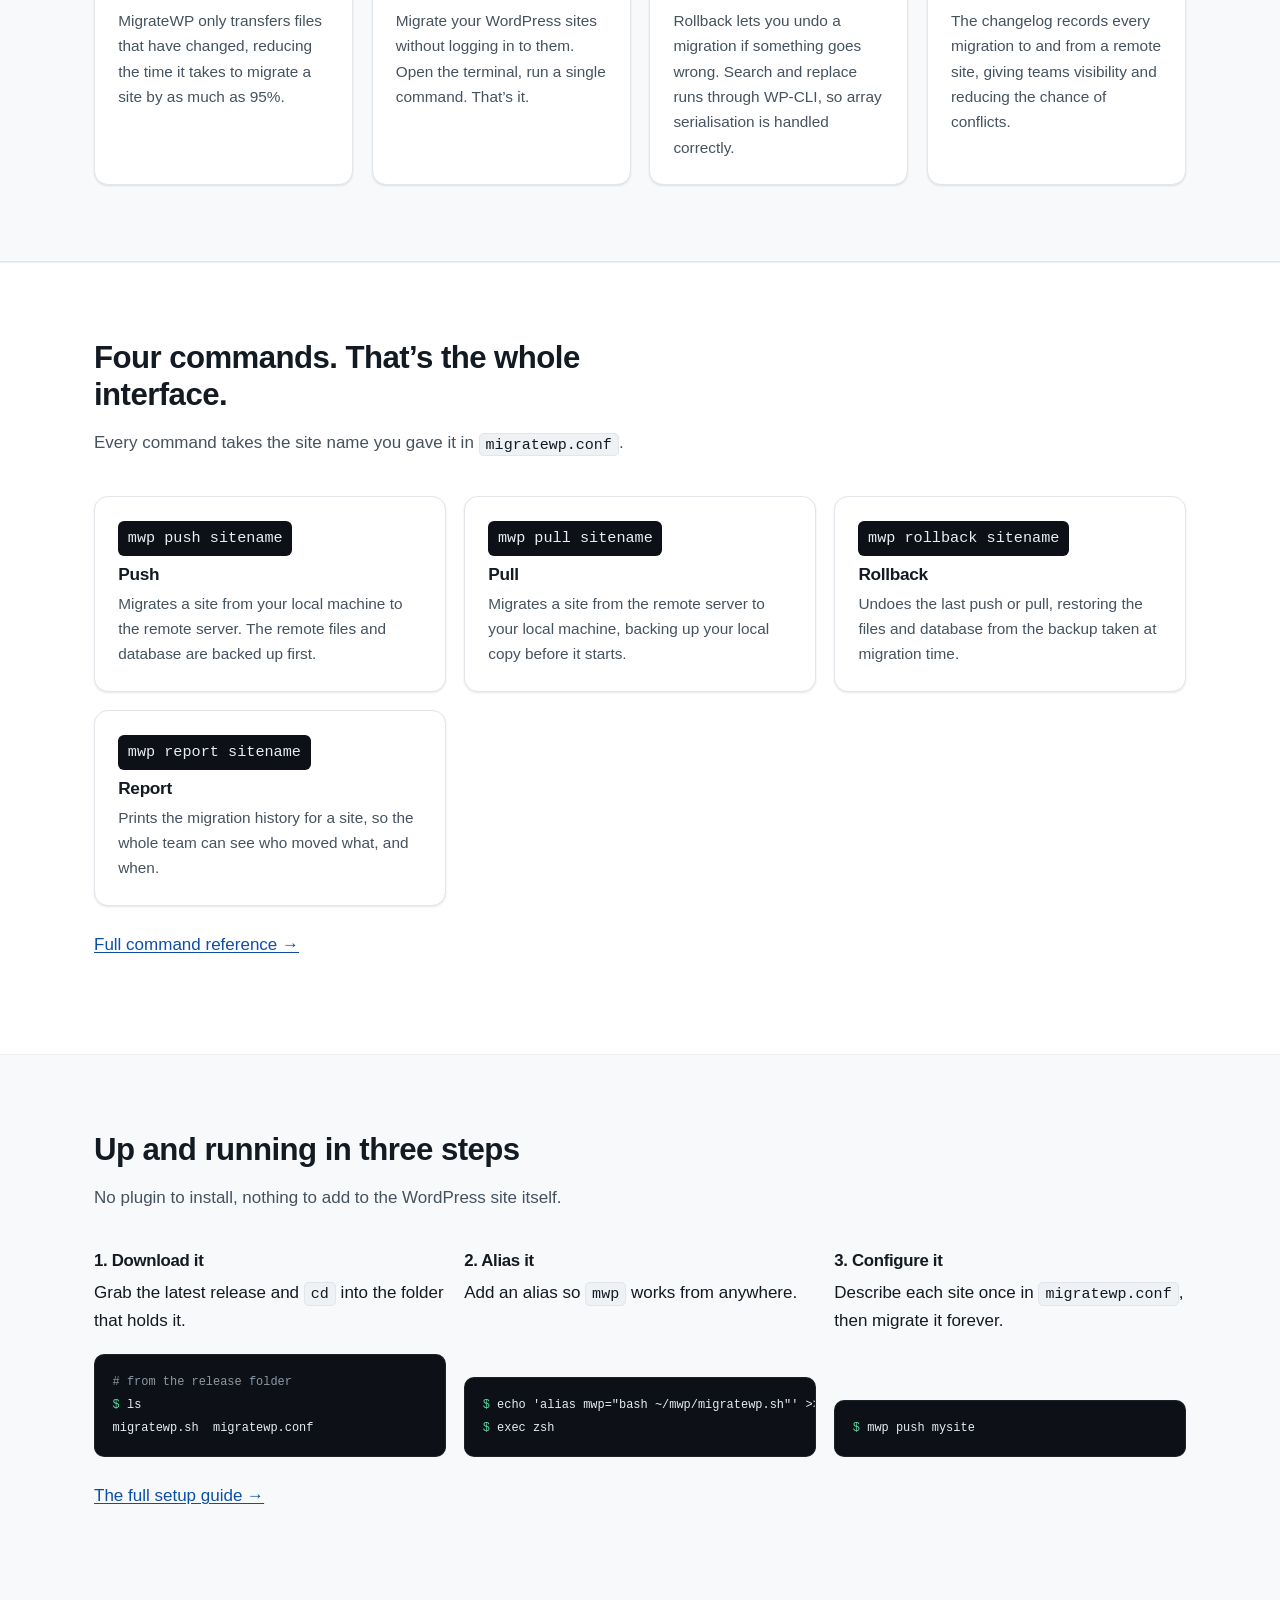
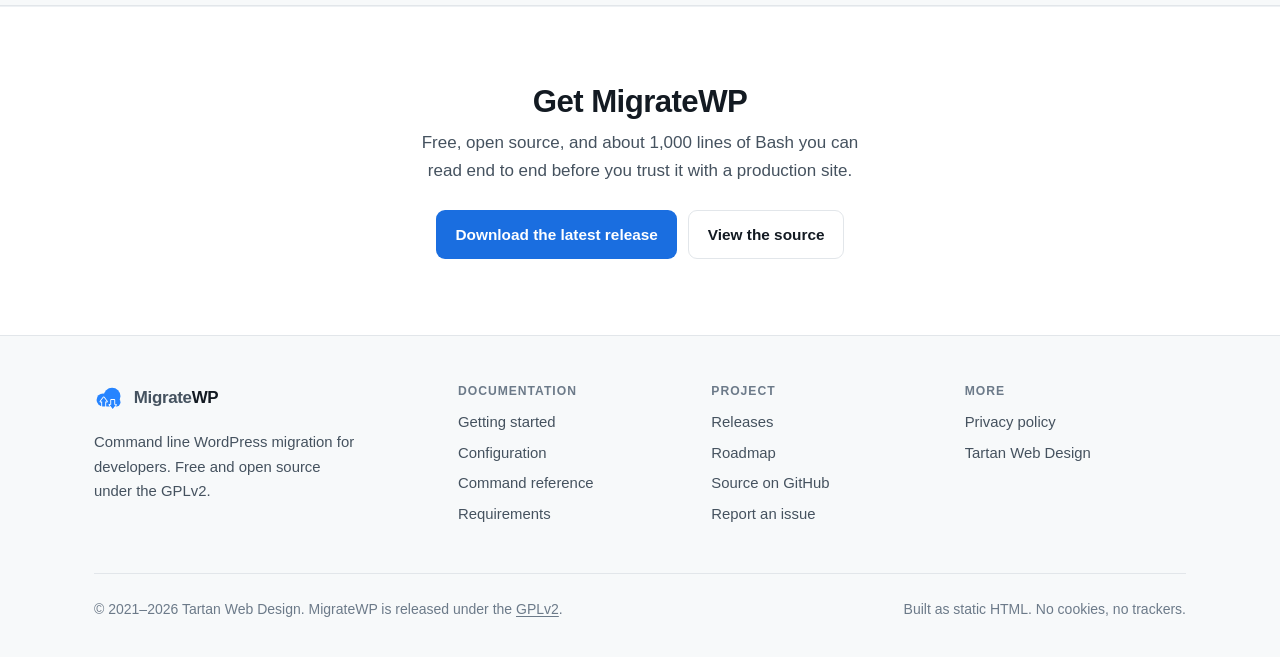
==== commit 73dd9e55: "Use the MigrateWP logo and rebuild the palette around it Replaces the placeholder mark with the real" ====
--- a/index.html
+++ b/index.html
@@ -25,11 +25,16 @@
 <header class="site-header">
   <div class="wrap">
     <a class="brand" href="/">
-      <svg width="26" height="26" viewBox="0 0 32 32" fill="none" aria-hidden="true">
-        <rect width="32" height="32" rx="8" fill="currentColor" opacity=".08"/>
-        <path d="M8 12h6l2.5 8L19 12h5" stroke="currentColor" stroke-width="2.1" stroke-linecap="round" stroke-linejoin="round"/>
-        <path d="M23 19.5l2.5 2.5-2.5 2.5" stroke="currentColor" stroke-width="2.1" stroke-linecap="round" stroke-linejoin="round"/>
-        <path d="M25 22H9" stroke="currentColor" stroke-width="2.1" stroke-linecap="round"/>
+      <svg width="31" height="26" viewBox="0 0 48 40" fill="none" aria-hidden="true">
+        <g fill="var(--brand)">
+          <circle cx="28" cy="17" r="13"/>
+          <circle cx="14" cy="23" r="10"/>
+          <rect x="14" y="20" width="27" height="13" rx="6.5"/>
+        </g>
+        <g fill="var(--brand)" stroke="var(--page)" stroke-width="2.8" stroke-linejoin="round" paint-order="stroke">
+          <path d="M15 19l5 6.5h-2.6V33h-4.8v-7.5H10z"/>
+          <path d="M29 37L24 30.5h2.6V23h4.8v7.5H34z"/>
+        </g>
       </svg>
       <span>Migrate<span class="brand-mwp">WP</span></span>
     </a>
@@ -230,11 +235,16 @@
     <div class="footer-grid">
       <div>
         <a class="brand" href="/">
-          <svg width="26" height="26" viewBox="0 0 32 32" fill="none" aria-hidden="true">
-            <rect width="32" height="32" rx="8" fill="currentColor" opacity=".08"/>
-            <path d="M8 12h6l2.5 8L19 12h5" stroke="currentColor" stroke-width="2.1" stroke-linecap="round" stroke-linejoin="round"/>
-            <path d="M23 19.5l2.5 2.5-2.5 2.5" stroke="currentColor" stroke-width="2.1" stroke-linecap="round" stroke-linejoin="round"/>
-            <path d="M25 22H9" stroke="currentColor" stroke-width="2.1" stroke-linecap="round"/>
+          <svg width="31" height="26" viewBox="0 0 48 40" fill="none" aria-hidden="true">
+            <g fill="var(--brand)">
+              <circle cx="28" cy="17" r="13"/>
+              <circle cx="14" cy="23" r="10"/>
+              <rect x="14" y="20" width="27" height="13" rx="6.5"/>
+            </g>
+            <g fill="var(--brand)" stroke="var(--page)" stroke-width="2.8" stroke-linejoin="round" paint-order="stroke">
+              <path d="M15 19l5 6.5h-2.6V33h-4.8v-7.5H10z"/>
+              <path d="M29 37L24 30.5h2.6V23h4.8v7.5H34z"/>
+            </g>
           </svg>
           <span>Migrate<span class="brand-mwp">WP</span></span>
         </a>
--- a/assets/css/style.css
+++ b/assets/css/style.css
@@ -17,9 +17,11 @@
   --panel:      #f7f9fa;
   --panel-2:    #eef2f4;
 
-  --accent:      #1f7a5c;
-  --accent-deep: #145c44;
-  --accent-wash: #e8f4ef;
+  --brand:       #2684ff;   /* the logo blue — used for the mark */
+  --accent:      #1a6ee0;   /* fills: buttons, focus, borders */
+  --accent-deep: #0d4ea8;   /* link and heading text */
+  --accent-wash: #e9f2fe;
+  --on-accent:   #ffffff;   /* text on an --accent fill */
   --warm:        #b4632c;
 
   --term-bg:    #0d1117;
@@ -54,9 +56,11 @@
     --page:      #0f141a;
     --panel:     #161d25;
     --panel-2:   #1d262f;
-    --accent:      #4ecb9a;
-    --accent-deep: #7fdcb6;
-    --accent-wash: #14302a;
+    --brand:       #4e9bff;
+    --accent:      #6fb4ff;
+    --accent-deep: #8cc2ff;
+    --accent-wash: #102740;
+    --on-accent:   #08213a;
     --warm:        #e0925c;
     --term-bg:   #080c11;
     --shadow-sm: 0 1px 2px rgba(0, 0, 0, .4);
@@ -74,9 +78,11 @@
   --page:      #0f141a;
   --panel:     #161d25;
   --panel-2:   #1d262f;
-  --accent:      #4ecb9a;
-  --accent-deep: #7fdcb6;
-  --accent-wash: #14302a;
+  --brand:       #4e9bff;
+  --accent:      #6fb4ff;
+  --accent-deep: #8cc2ff;
+  --accent-wash: #102740;
+  --on-accent:   #08213a;
   --warm:        #e0925c;
   --term-bg:   #080c11;
   --shadow-sm: 0 1px 2px rgba(0, 0, 0, .4);
@@ -163,7 +169,7 @@
   left: -9999px;
   top: 0;
   background: var(--accent);
-  color: #fff;
+  color: var(--on-accent);
   padding: .6rem 1rem;
   z-index: 100;
   border-radius: 0 0 var(--radius) 0;
@@ -207,7 +213,7 @@
 }
 .brand:hover { color: var(--ink); }
 .brand svg { flex: none; }
-.brand .brand-mwp { color: var(--accent); }
+.brand .brand-mwp { color: var(--ink); }
 
 .nav {
   display: flex;
@@ -230,11 +236,11 @@
 .nav .nav-cta {
   margin-left: .35rem;
   background: var(--accent);
-  color: #fff;
+  color: var(--on-accent);
   font-weight: 600;
   padding: .45rem .85rem;
 }
-.nav .nav-cta:hover { background: var(--accent-deep); color: #fff; }
+.nav .nav-cta:hover { background: var(--accent-deep); color: var(--on-accent); }
 
 .icon-btn {
   display: inline-grid;
@@ -356,8 +362,8 @@
 .btn:active { transform: translateY(1px); }
 .btn svg { width: 16px; height: 16px; flex: none; }
 
-.btn-primary { background: var(--accent); color: #fff; }
-.btn-primary:hover { background: var(--accent-deep); color: #fff; }
+.btn-primary { background: var(--accent); color: var(--on-accent); }
+.btn-primary:hover { background: var(--accent-deep); color: var(--on-accent); }
 
 .btn-ghost {
   background: var(--page);
@@ -798,3 +804,89 @@
 .steps > div { display: flex; flex-direction: column; }
 .steps .code { margin-top: auto; margin-bottom: 0; }
 .steps h3 { font-size: 1.05rem; }
+
+/* 15. Legal documents ---------------------------------------------- */
+
+.legal { max-width: 74ch; }
+
+.legal .toc {
+  border: 1px solid var(--rule);
+  border-radius: var(--radius-lg);
+  background: var(--panel);
+  padding: 1.25rem 1.4rem;
+  margin-bottom: 2.75rem;
+}
+.legal .toc h2 {
+  font-size: .74rem;
+  text-transform: uppercase;
+  letter-spacing: .08em;
+  color: var(--ink-faint);
+  margin: 0 0 .8rem;
+  border: 0;
+  padding: 0;
+}
+.legal .toc ol {
+  list-style: none;
+  margin: 0;
+  padding: 0;
+  columns: 2;
+  column-gap: 2rem;
+  font-size: .93rem;
+}
+@media (max-width: 620px) { .legal .toc ol { columns: 1; } }
+.legal .toc li {
+  margin: 0 0 .3rem;
+  break-inside: avoid;
+  display: grid;
+  grid-template-columns: 1.6rem 1fr;
+}
+.legal .toc span { color: var(--ink-faint); font-variant-numeric: tabular-nums; }
+.legal .toc a { color: var(--ink-soft); text-decoration: none; }
+.legal .toc a:hover { color: var(--accent-deep); text-decoration: underline; }
+
+.legal h2 {
+  display: grid;
+  grid-template-columns: 3.1rem 1fr;
+  font-size: 1.18rem;
+  margin-top: 2.6rem;
+  padding-top: 1.5rem;
+  border-top: 1px solid var(--rule-soft);
+  scroll-margin-top: 5rem;
+}
+.legal h2:first-of-type { margin-top: 0; padding-top: 0; border-top: 0; }
+.legal h2 .num {
+  color: var(--accent-deep);
+  font-variant-numeric: tabular-nums;
+  font-weight: 600;
+}
+
+.legal .clause {
+  display: grid;
+  grid-template-columns: 3.1rem 1fr;
+  margin-bottom: .9rem;
+}
+.legal .clause > .num {
+  color: var(--ink-faint);
+  font-variant-numeric: tabular-nums;
+  font-size: .93em;
+  padding-top: .1em;
+}
+
+.legal .sub {
+  display: grid;
+  grid-template-columns: 2.6rem 1fr;
+  margin: 0 0 .7rem 3.1rem;
+}
+.legal .sub > .num {
+  color: var(--ink-faint);
+  font-variant-numeric: tabular-nums;
+  font-size: .93em;
+  padding-top: .1em;
+}
+
+@media (max-width: 560px) {
+  .legal h2, .legal .clause { grid-template-columns: 2.5rem 1fr; }
+  .legal .sub { grid-template-columns: 2.1rem 1fr; margin-left: 1.4rem; }
+}
+
+.legal dfn { font-style: normal; font-weight: 620; }
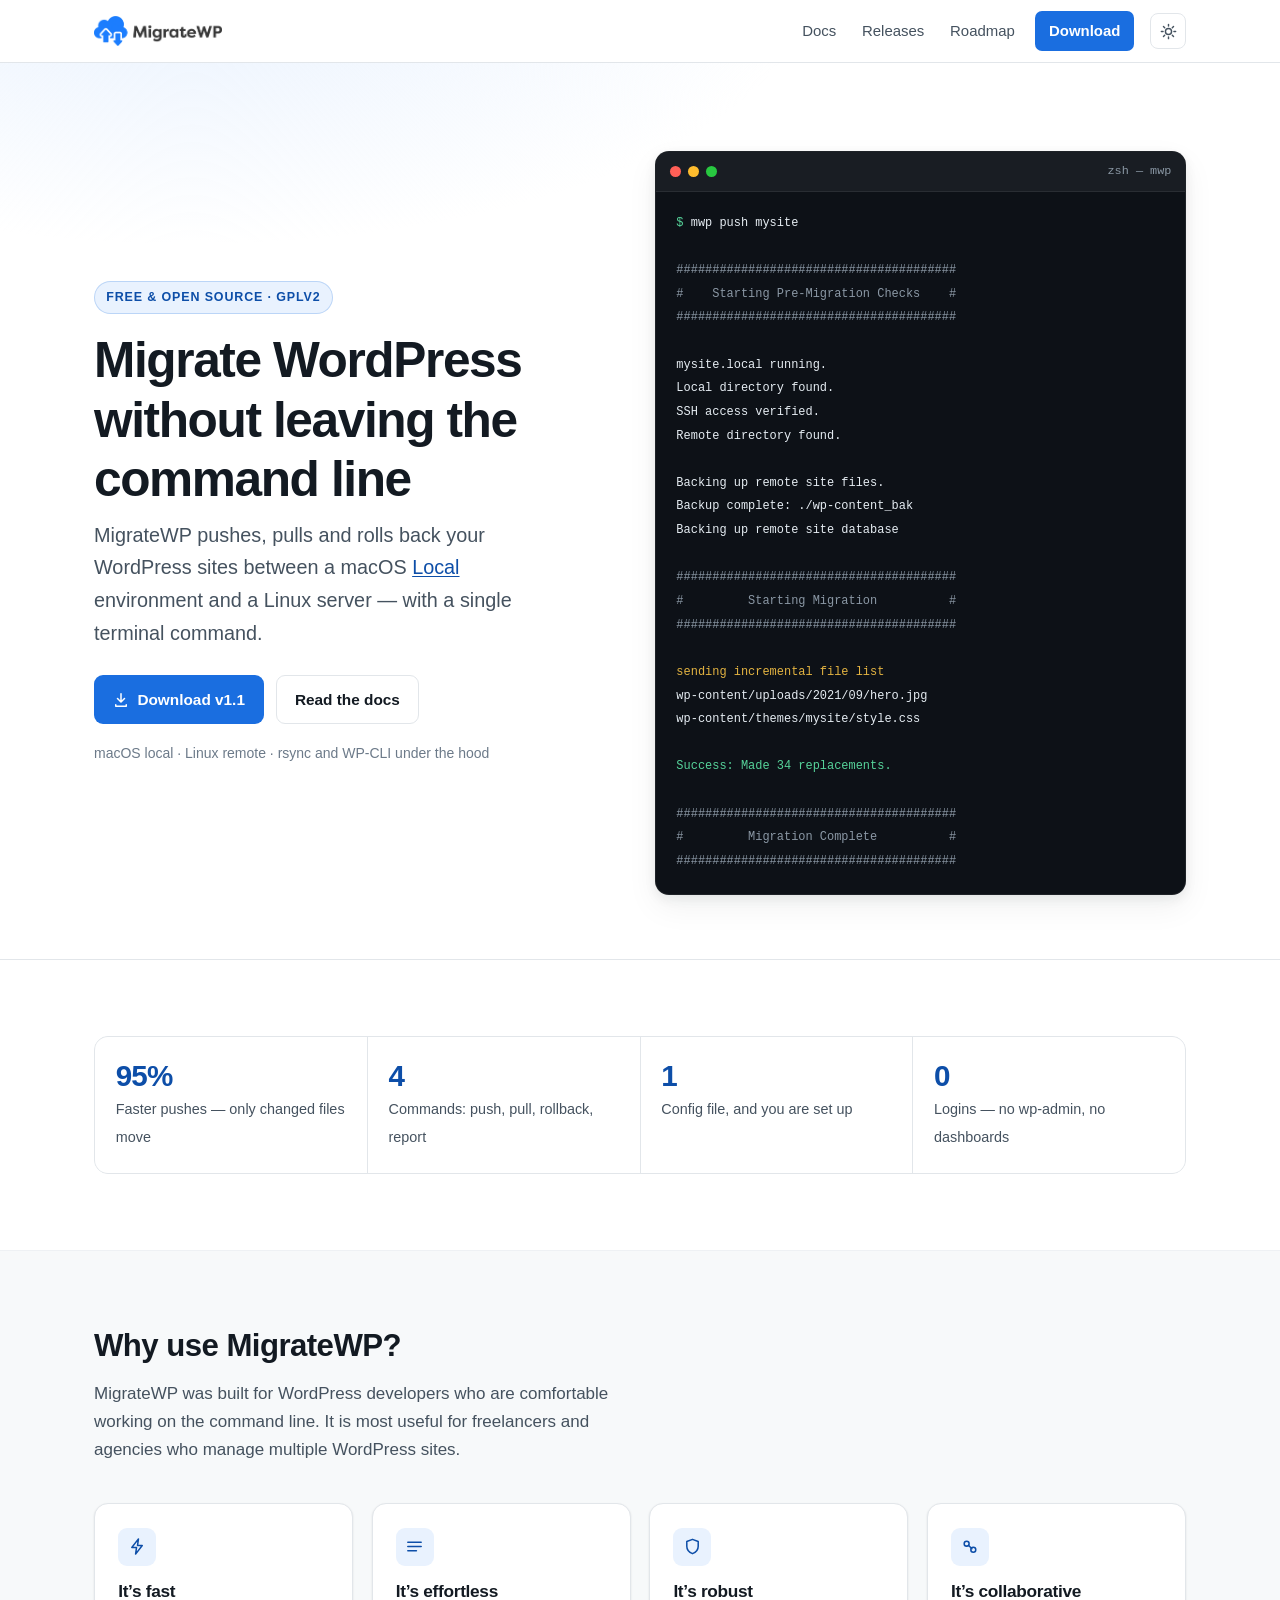
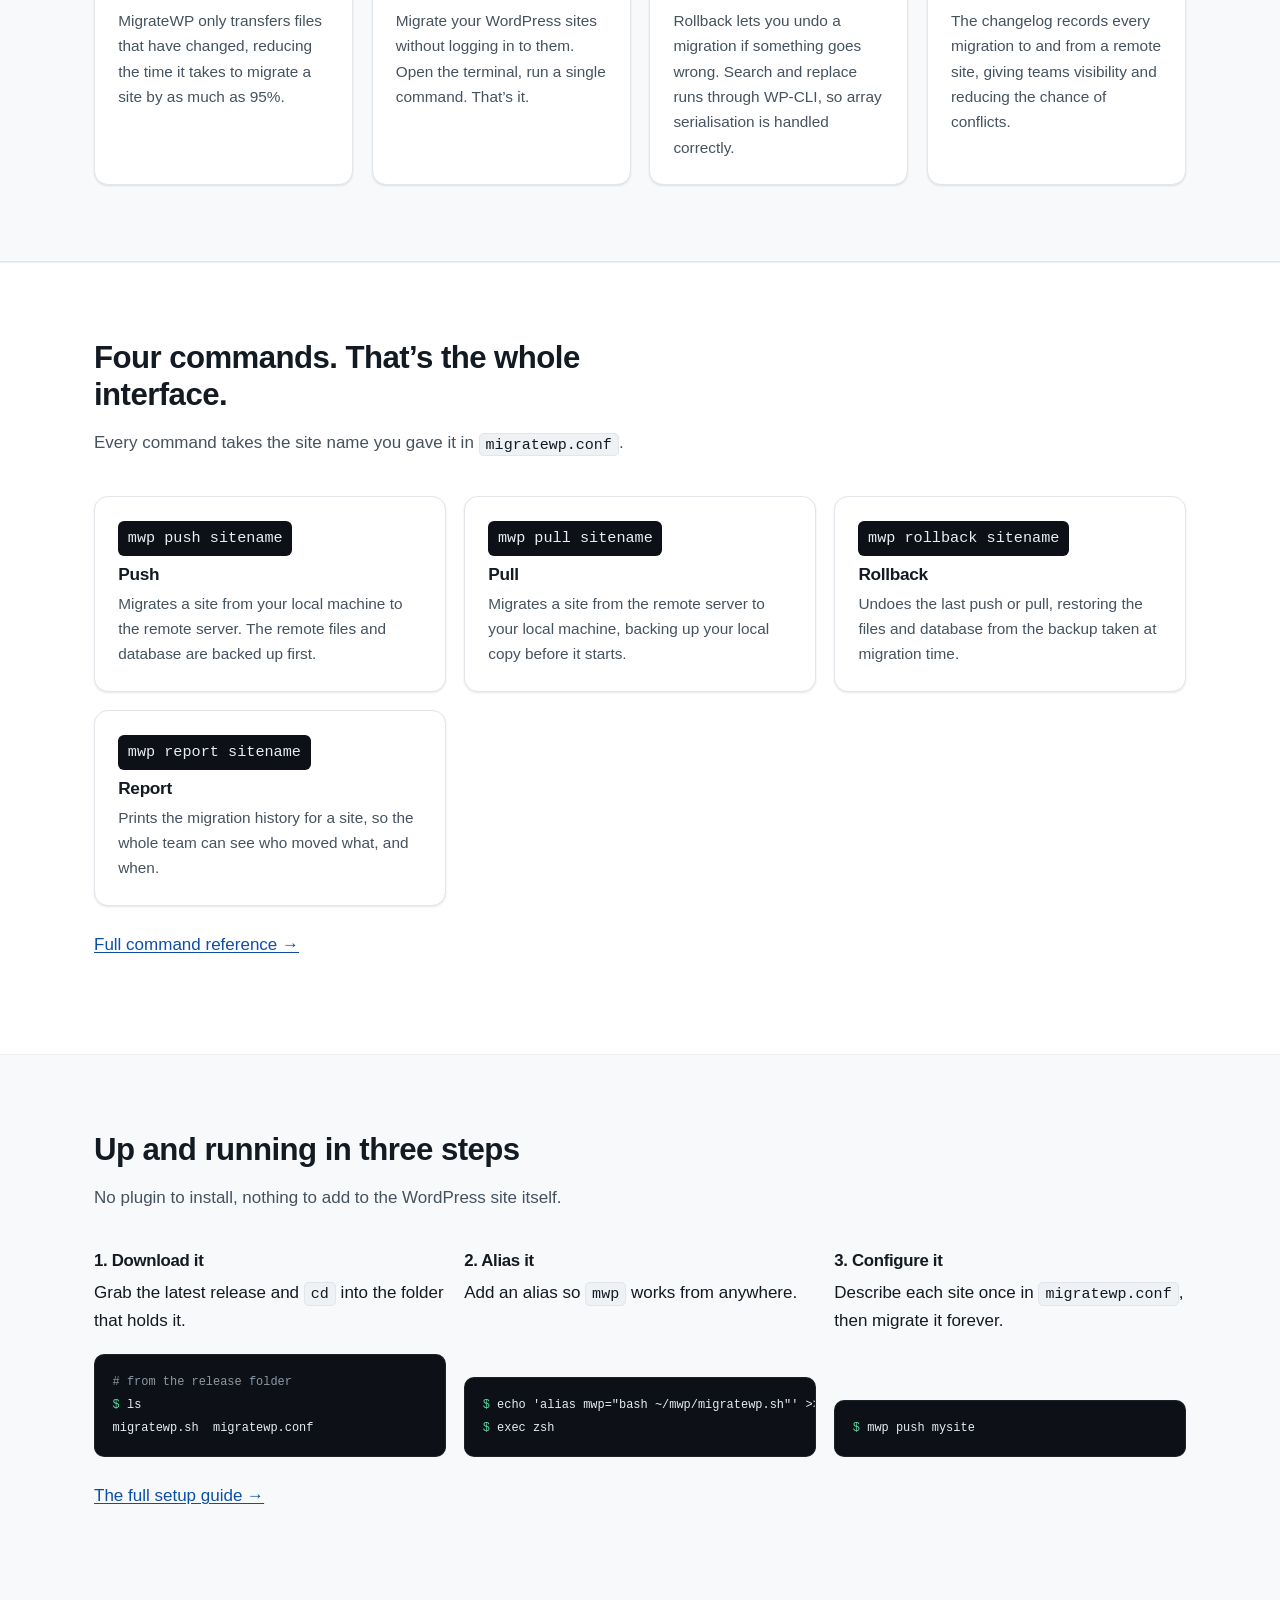
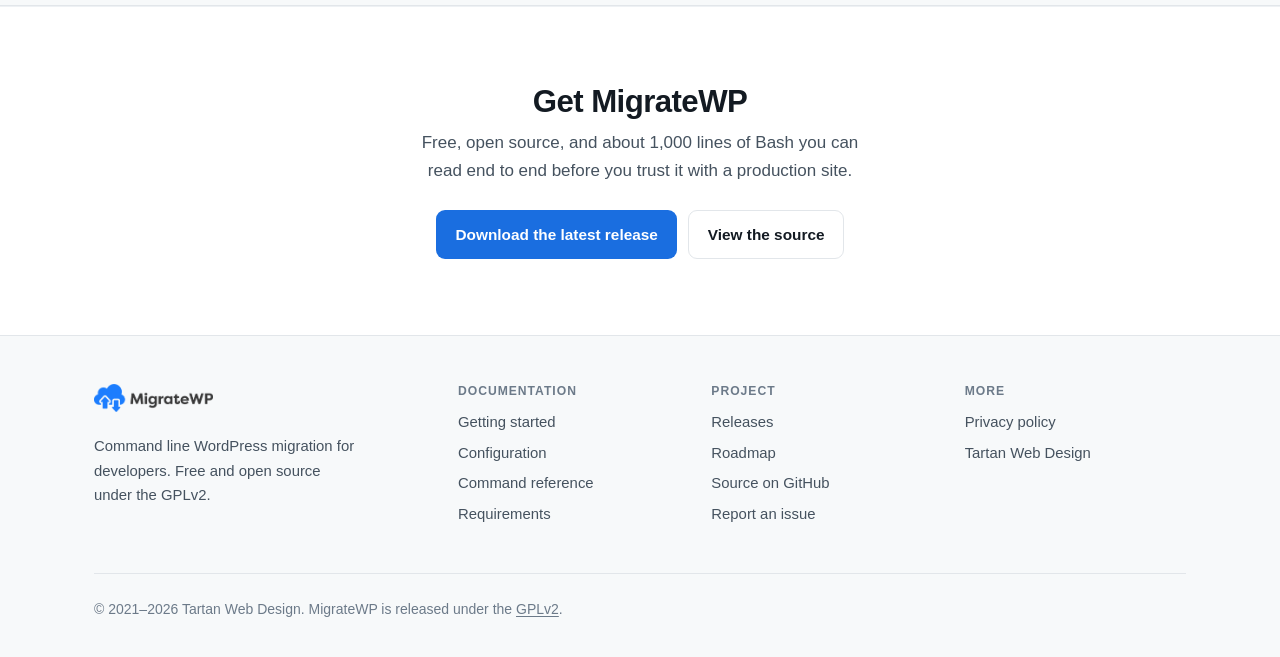
==== commit 0b1c3c18: "Use the supplied logo artwork in the header and footer Replaces the drawn SVG stand-in with the logo" ====
--- a/index.html
+++ b/index.html
@@ -12,7 +12,7 @@
 <meta property="og:description" content="MigrateWP is a free, open source command line tool that pushes, pulls and rolls back WordPress sites between a macOS Local environment and a Linux server with a single command.">
 <meta property="og:url" content="https://migratewp.org/">
 <meta name="twitter:card" content="summary">
-<link rel="icon" href="/assets/img/favicon.svg" type="image/svg+xml">
+<link rel="icon" href="/assets/img/favicon.png" type="image/png">
 <link rel="stylesheet" href="/assets/css/style.css">
 <script>
 /* Apply the saved theme before first paint to avoid a flash. */
@@ -24,19 +24,9 @@
 
 <header class="site-header">
   <div class="wrap">
-    <a class="brand" href="/">
-      <svg width="31" height="26" viewBox="0 0 48 40" fill="none" aria-hidden="true">
-        <g fill="var(--brand)">
-          <circle cx="28" cy="17" r="13"/>
-          <circle cx="14" cy="23" r="10"/>
-          <rect x="14" y="20" width="27" height="13" rx="6.5"/>
-        </g>
-        <g fill="var(--brand)" stroke="var(--page)" stroke-width="2.8" stroke-linejoin="round" paint-order="stroke">
-          <path d="M15 19l5 6.5h-2.6V33h-4.8v-7.5H10z"/>
-          <path d="M29 37L24 30.5h2.6V23h4.8v7.5H34z"/>
-        </g>
-      </svg>
-      <span>Migrate<span class="brand-mwp">WP</span></span>
+    <a class="brand" href="/" aria-label="MigrateWP — home">
+      <img class="logo-light" src="/assets/img/logo.png" alt="MigrateWP" width="545" height="128">
+      <img class="logo-dark" src="/assets/img/logo-dark.png" alt="MigrateWP" width="545" height="128">
     </a>
 
     <button id="nav-toggle" class="icon-btn" type="button" aria-expanded="false" aria-controls="primary-nav" aria-label="Toggle navigation">
@@ -234,19 +224,9 @@
   <div class="wrap">
     <div class="footer-grid">
       <div>
-        <a class="brand" href="/">
-          <svg width="31" height="26" viewBox="0 0 48 40" fill="none" aria-hidden="true">
-            <g fill="var(--brand)">
-              <circle cx="28" cy="17" r="13"/>
-              <circle cx="14" cy="23" r="10"/>
-              <rect x="14" y="20" width="27" height="13" rx="6.5"/>
-            </g>
-            <g fill="var(--brand)" stroke="var(--page)" stroke-width="2.8" stroke-linejoin="round" paint-order="stroke">
-              <path d="M15 19l5 6.5h-2.6V33h-4.8v-7.5H10z"/>
-              <path d="M29 37L24 30.5h2.6V23h4.8v7.5H34z"/>
-            </g>
-          </svg>
-          <span>Migrate<span class="brand-mwp">WP</span></span>
+        <a class="brand" href="/" aria-label="MigrateWP — home">
+          <img class="logo-light" src="/assets/img/logo.png" alt="MigrateWP" width="545" height="128">
+          <img class="logo-dark" src="/assets/img/logo-dark.png" alt="MigrateWP" width="545" height="128">
         </a>
         <p class="footer-blurb">Command line WordPress migration for developers. Free and open source under the GPLv2.</p>
       </div>
@@ -278,7 +258,6 @@
     </div>
     <div class="footer-base">
       <p style="margin:0">&copy; 2021&ndash;2026 Tartan Web Design. MigrateWP is released under the <a href="https://github.com/Tartan-Web-Design/migrateWP/blob/master/LICENSE" rel="noopener">GPLv2</a>.</p>
-      <p style="margin:0">Built as static HTML. No cookies, no trackers.</p>
     </div>
   </div>
 </footer>
--- a/assets/css/style.css
+++ b/assets/css/style.css
@@ -17,7 +17,7 @@
   --panel:      #f7f9fa;
   --panel-2:    #eef2f4;
 
-  --brand:       #2684ff;   /* the logo blue — used for the mark */
+  --brand:       #1c7dfe;   /* the blue in the logo artwork */
   --accent:      #1a6ee0;   /* fills: buttons, focus, borders */
   --accent-deep: #0d4ea8;   /* link and heading text */
   --accent-wash: #e9f2fe;
@@ -203,17 +203,29 @@
 .brand {
   display: inline-flex;
   align-items: center;
-  gap: .55rem;
-  font-weight: 700;
-  font-size: 1.06rem;
-  letter-spacing: -.02em;
-  color: var(--ink);
+  margin-right: auto;
   text-decoration: none;
-  margin-right: auto;
-}
-.brand:hover { color: var(--ink); }
-.brand svg { flex: none; }
-.brand .brand-mwp { color: var(--ink); }
+  flex: none;
+}
+.brand img {
+  display: block;
+  height: 30px;
+  width: auto;
+}
+.site-footer .brand img { height: 28px; }
+
+/* One artwork per theme: the supplied logo, and the same logo with its
+   near-black wordmark relit so it holds on a dark ground. These selectors
+   must outrank `.brand img` above, hence the `.brand` prefix throughout. */
+.brand .logo-dark { display: none; }
+@media (prefers-color-scheme: dark) {
+  :root:not([data-theme="light"]) .brand .logo-light { display: none; }
+  :root:not([data-theme="light"]) .brand .logo-dark  { display: block; }
+}
+:root[data-theme="dark"] .brand .logo-light { display: none; }
+:root[data-theme="dark"] .brand .logo-dark  { display: block; }
+:root[data-theme="light"] .brand .logo-light { display: block; }
+:root[data-theme="light"] .brand .logo-dark  { display: none; }
 
 .nav {
   display: flex;
@@ -758,7 +770,7 @@
 .footer-grid li { margin-bottom: .38rem; }
 .footer-grid a { color: var(--ink-soft); text-decoration: none; }
 .footer-grid a:hover { color: var(--accent-deep); text-decoration: underline; }
-.footer-blurb { color: var(--ink-soft); max-width: 32ch; margin: .7rem 0 0; }
+.footer-blurb { color: var(--ink-soft); max-width: 32ch; margin: .9rem 0 0; }
 
 .footer-base {
   display: flex;
